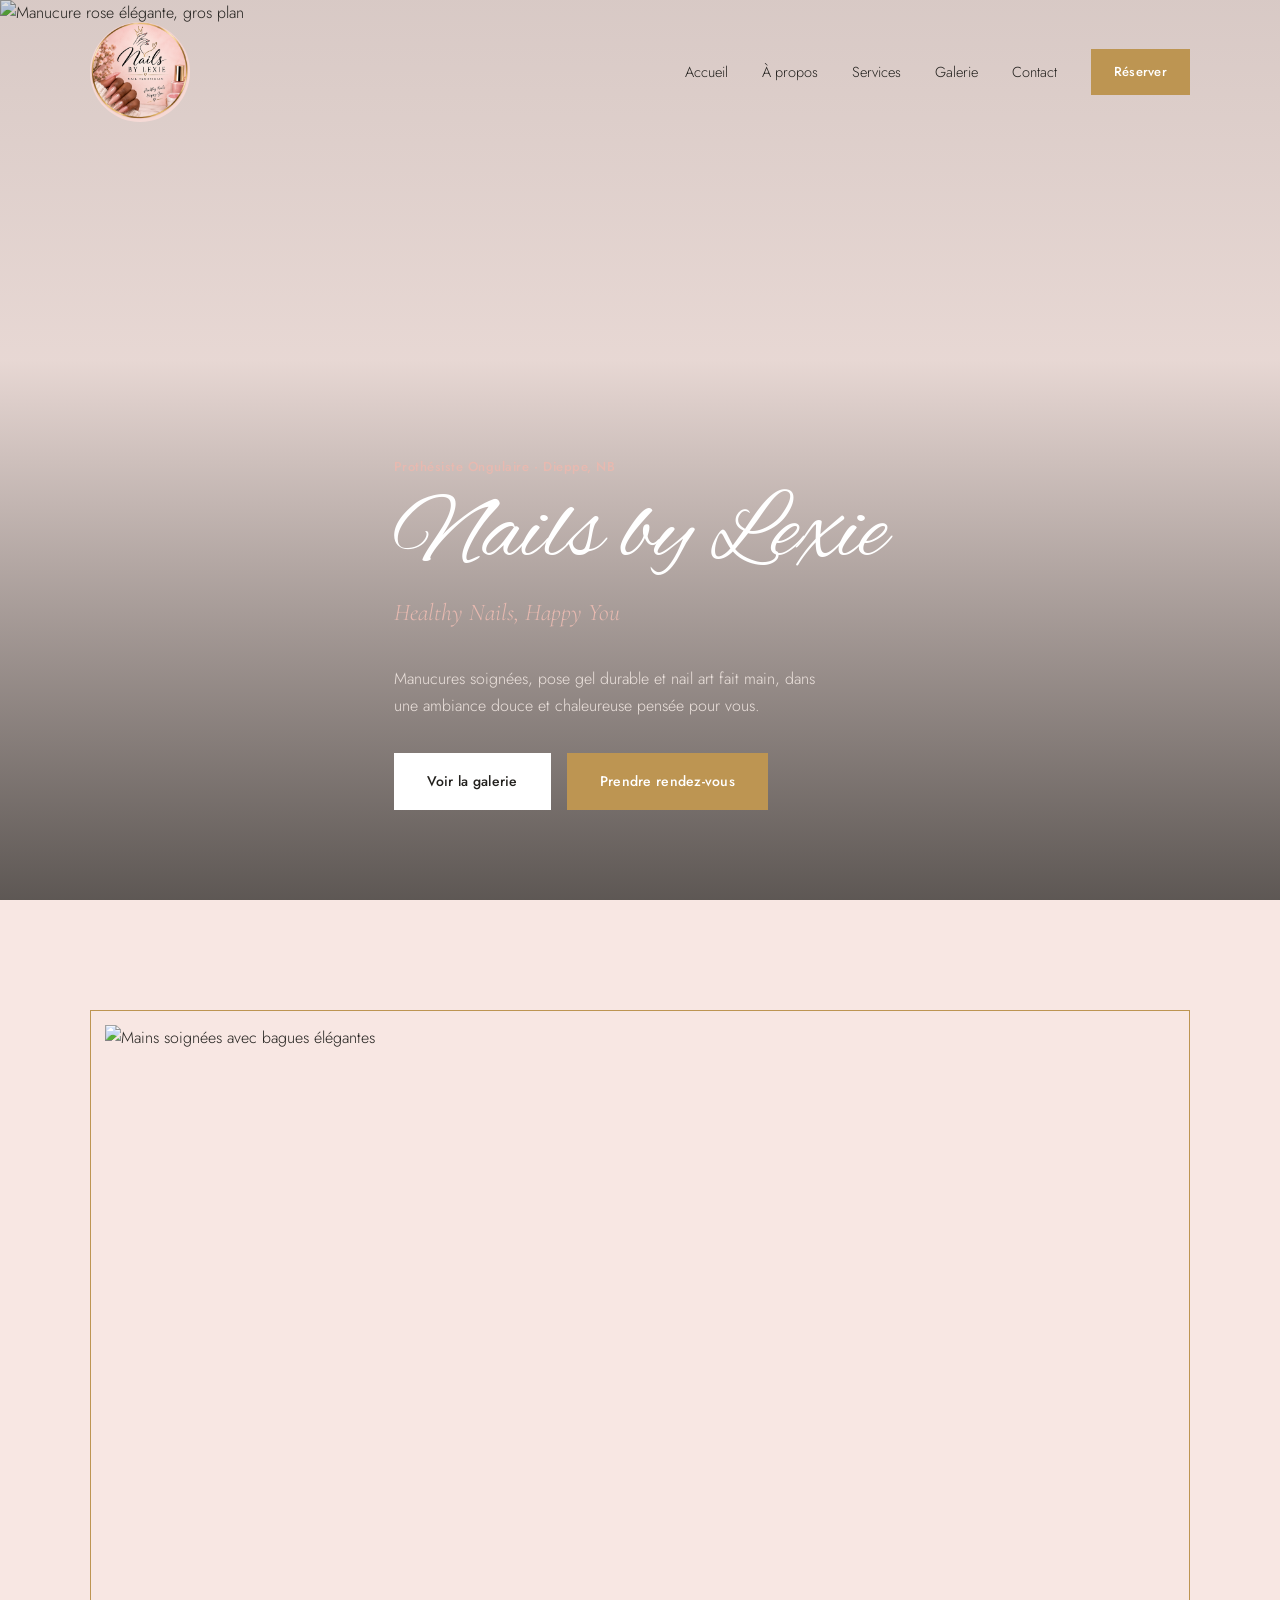
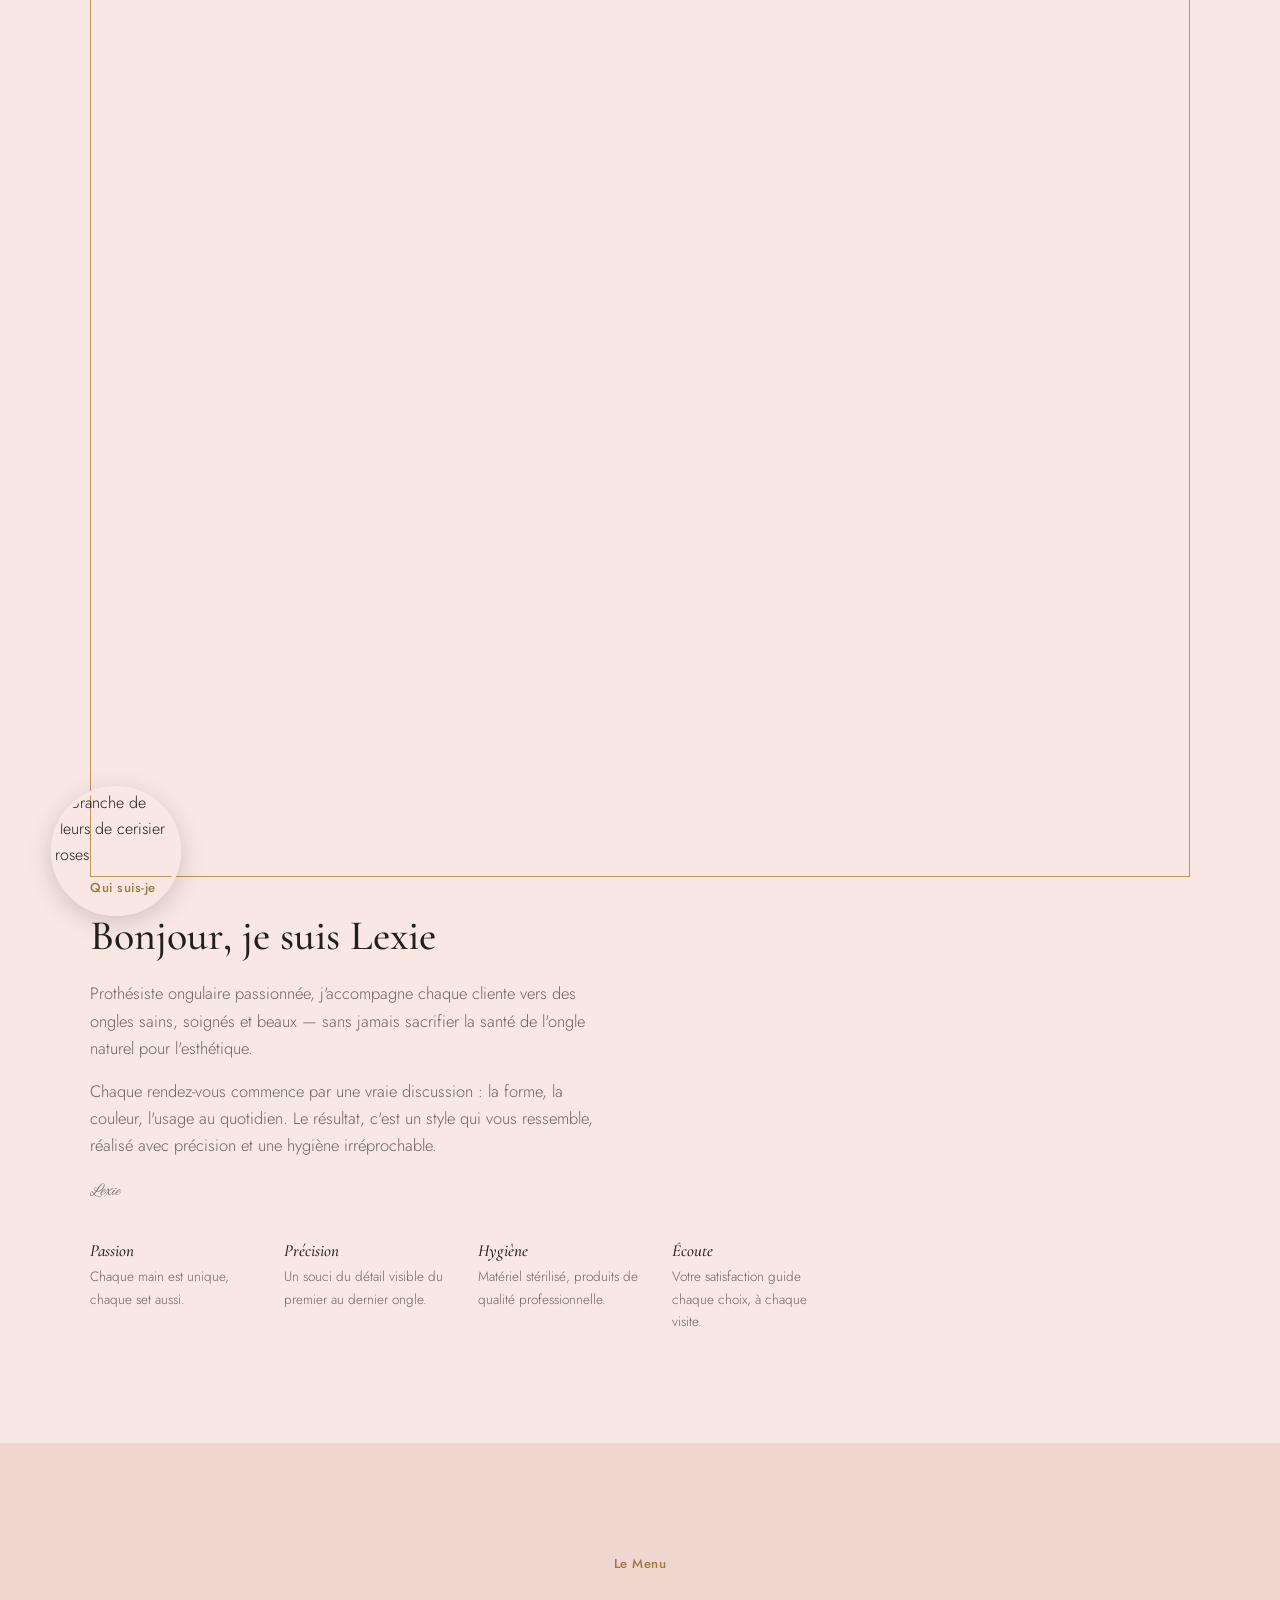
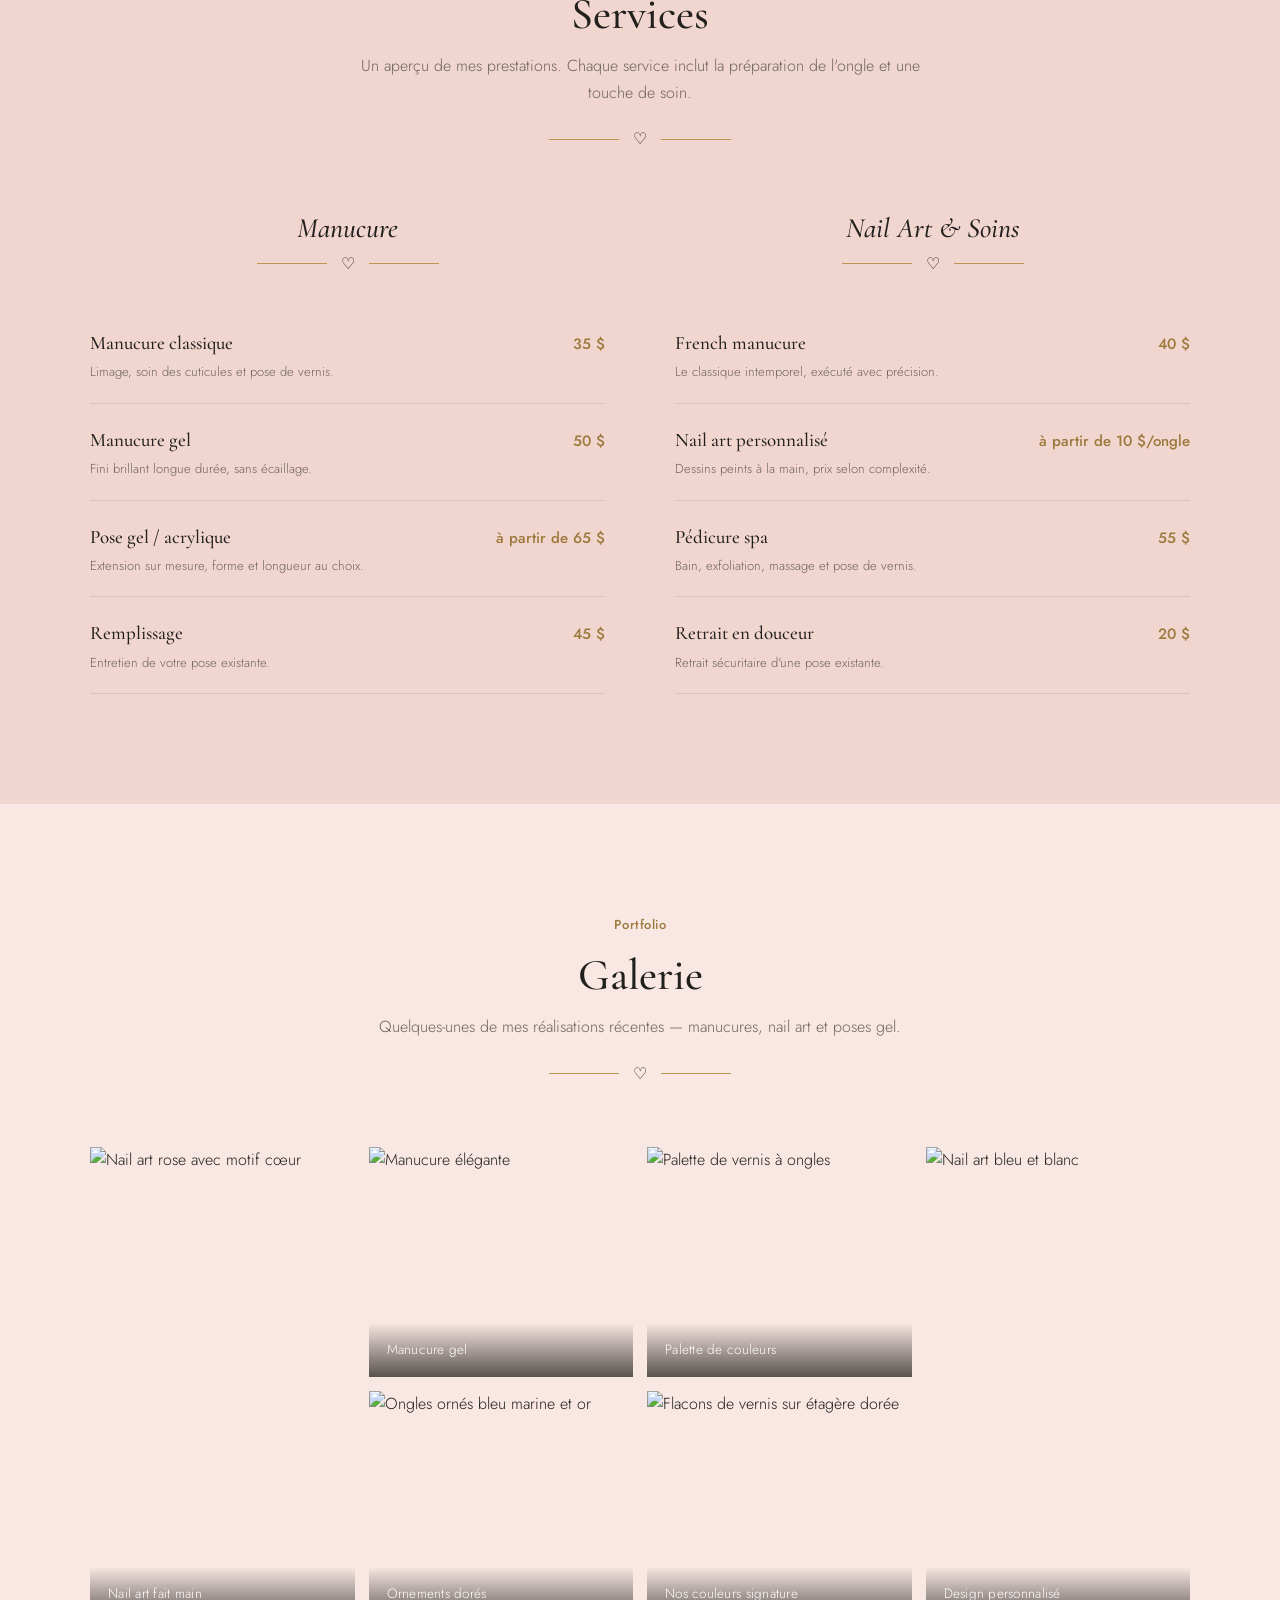
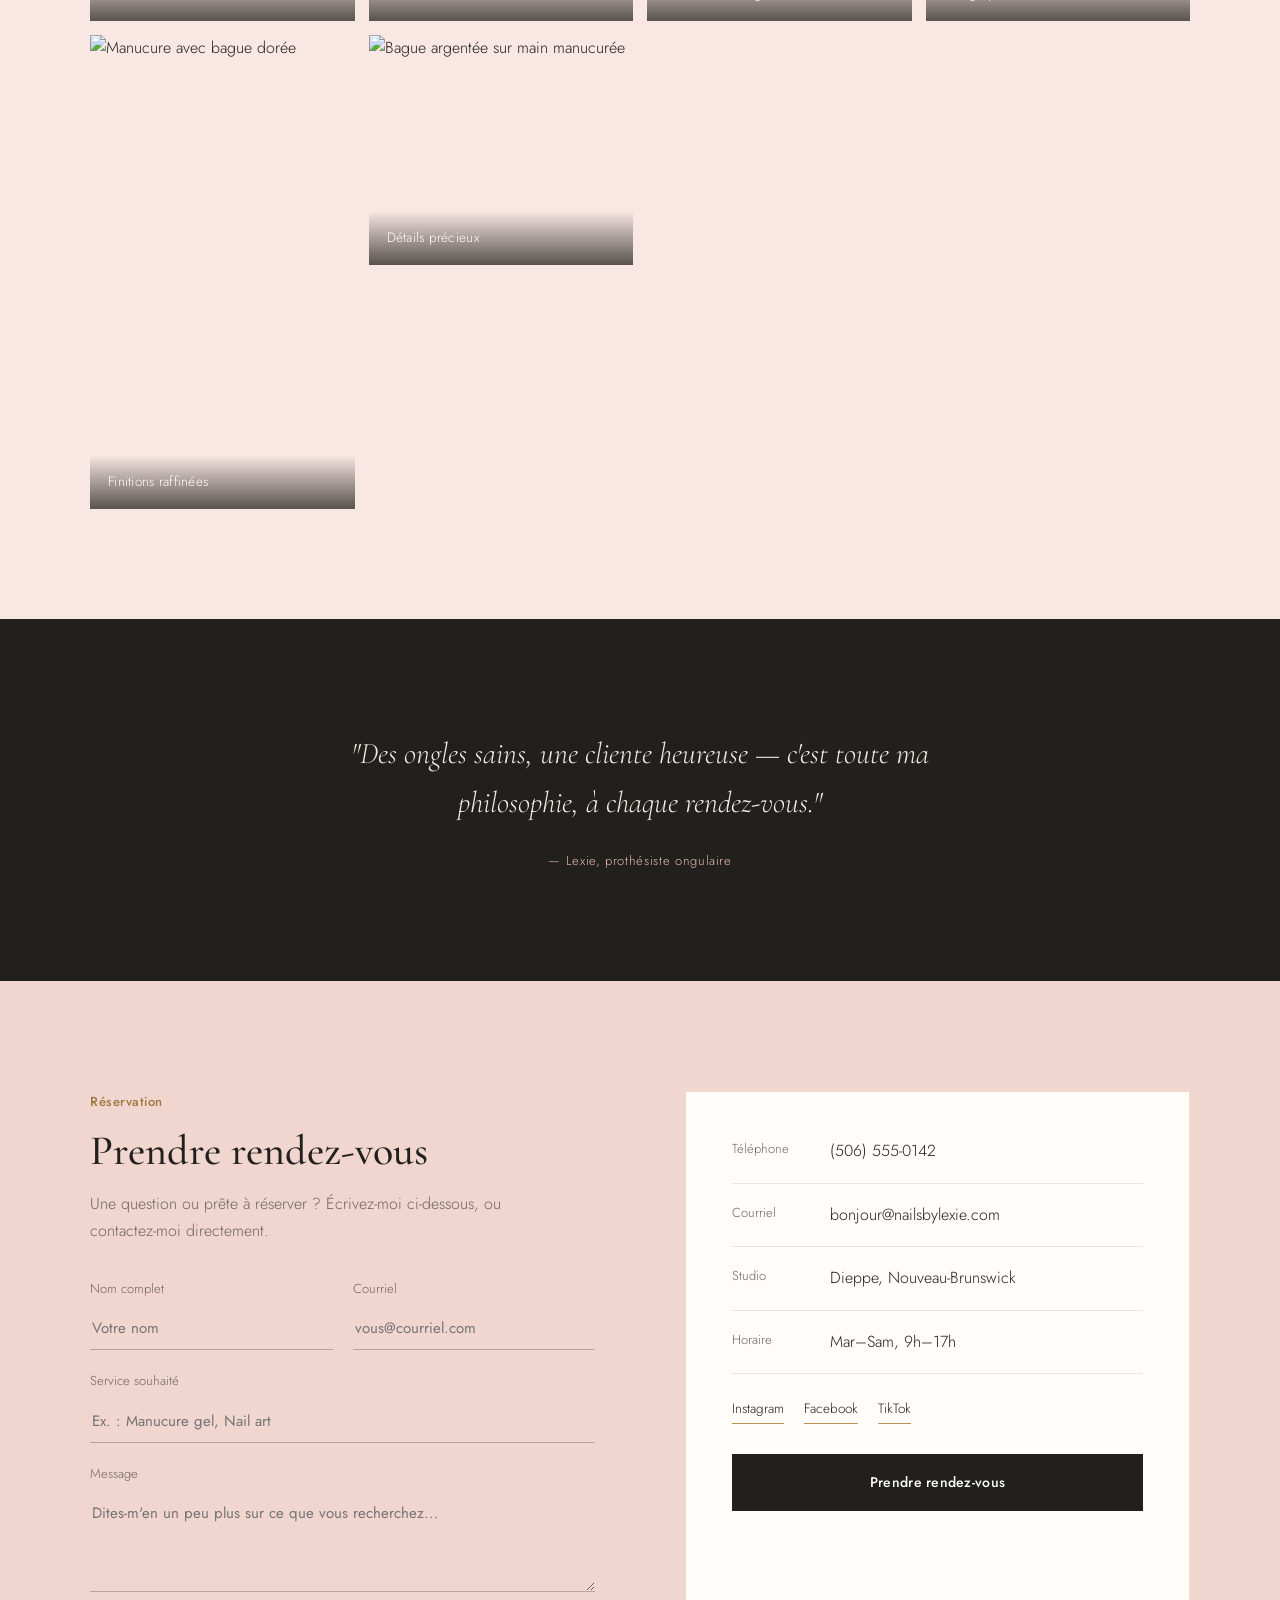
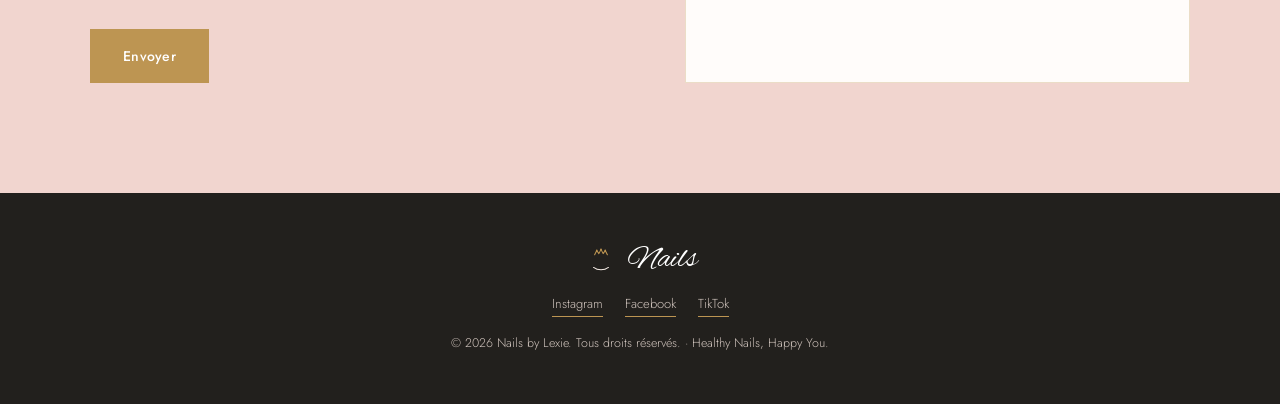
==== index.html @ 88aa9554 "first commit" ====
<!DOCTYPE html>
<html lang="fr">
<head>
<meta charset="UTF-8">
<meta name="viewport" content="width=device-width, initial-scale=1.0">
<title>Nails by Lexie — Prothésiste Ongulaire</title>
<meta name="description" content="Nails by Lexie — manucure, pose gel, nail art et pédicure à Dieppe, NB. Healthy Nails, Happy You.">
<link rel="preconnect" href="https://fonts.googleapis.com">
<link href="https://fonts.googleapis.com/css2?family=Alex+Brush&family=Cormorant+Garamond:ital,wght@0,400;0,500;0,600;1,500&family=Jost:wght@300;400;500;600&display=swap" rel="stylesheet">
<style>

  :root{
    --blush: #F8E7E3;
    --blush-deep: #F1D5CF;
    --ink: #22201D;
    --ink-soft: #6E655E;
    --gold: #BD9552;
    --gold-deep: #9C793C;
    --rose: #E7B9B0;
    --card: #FFFCFA;
    --script: 'Alex Brush', cursive;
    --serif: 'Cormorant Garamond', serif;
    --sans: 'Jost', sans-serif;
    --maxw: 1180px;
  }

  *{box-sizing:border-box; margin:0; padding:0;}
  html{scroll-behavior:smooth;}
  body{
    background:var(--blush);
    color:var(--ink);
    font-family:var(--sans);
    font-weight:300;
    line-height:1.65;
    -webkit-font-smoothing:antialiased;
  }
  img{display:block; width:100%; height:100%; object-fit:cover;}
  a{color:inherit; text-decoration:none;}
  ul{list-style:none;}

  .wrap{max-width:var(--maxw); margin:0 auto; padding:0 40px;}

  h1,h2,h3,h4{font-family:var(--serif); font-weight:500; color:var(--ink); line-height:1.15;}

  .eyebrow{
    font-family:var(--sans); font-size:13px; letter-spacing:.04em;
    color:var(--gold-deep); font-weight:500; margin-bottom:14px; display:block;
  }

  .heart{ display:inline-block; width:14px; height:14px; vertical-align:middle; }

  .rule-heart{
    display:flex; align-items:center; justify-content:center; gap:14px;
    margin:20px 0;
  }
  .rule-heart .line{ width:70px; height:1px; background:var(--gold); }

  .section{ padding:110px 0; }
  .section.alt{ background:var(--blush-deep); }
  .section.dark{ background:var(--ink); color:#F3EAE4; }
  .section.dark h2{ color:#F3EAE4; }

  .section-head{ text-align:center; max-width:600px; margin:0 auto 60px; }
  .section-head h2{ font-size:44px; }
  .section-head p{ color:var(--ink-soft); margin-top:14px; font-size:16px; }
  .section.dark .section-head p{ color:#CFC3BC; }

  .btn{
    display:inline-flex; align-items:center; justify-content:center;
    padding:16px 32px; font-family:var(--sans); font-size:14px; letter-spacing:.02em;
    font-weight:500; transition:all .25s ease; cursor:pointer; border:1px solid var(--ink);
  }
  .btn-solid{ background:var(--ink); color:#fff; }
  .btn-solid:hover{ background:var(--gold-deep); border-color:var(--gold-deep); }
  .btn-outline{ background:transparent; color:var(--ink); border:1px solid var(--ink); }
  .btn-outline:hover{ background:var(--ink); color:#fff; }
  .btn-gold{ background:var(--gold); color:#fff; border:1px solid var(--gold); }
  .btn-gold:hover{ background:var(--gold-deep); border-color:var(--gold-deep); }
  .btn-white{ background:#fff; color:var(--ink); border:1px solid #fff; }
  .btn-white:hover{ background:transparent; color:#fff; }

  /* HEADER */
  header{
    position:fixed; top:0; left:0; right:0; z-index:100;
    padding:22px 0; transition:all .35s ease;
  }
  header.scrolled{
    background:rgba(248,231,227,.94); backdrop-filter:blur(6px);
    padding:12px 0; box-shadow:0 1px 0 rgba(34,32,29,.08);
  }
  header .wrap{ display:flex; align-items:center; justify-content:space-between; }

  .logo{ display:flex; align-items:center; gap:10px; }
  .logo-icon{ width:34px; height:34px; flex-shrink:0; }
  .logo-text{ line-height:1; }
  .logo-text .script{ font-family:var(--script); font-size:32px; color:var(--ink); display:block; }
  .logo-text .sub{ font-family:var(--serif); font-size:11px; letter-spacing:.28em; color:var(--gold-deep); display:block; margin-top:-2px; }

  nav ul{ display:flex; gap:34px; align-items:center; }
  nav a.navlink{ font-size:14.5px; color:var(--ink); position:relative; padding-bottom:4px; }
  nav a.navlink::after{
    content:''; position:absolute; left:0; bottom:0; width:0; height:1px;
    background:var(--gold); transition:width .25s ease;
  }
  nav a.navlink:hover::after{ width:100%; }
  .nav-cta{ padding:11px 22px; font-size:13px; }

  .menu-toggle{ display:none; flex-direction:column; gap:5px; cursor:pointer; background:none; border:none; }
  .menu-toggle span{ width:24px; height:1px; background:var(--ink); }

  /* HERO */
  .hero{
    min-height:100vh; position:relative; display:flex; align-items:flex-end;
    padding-bottom:90px; overflow:hidden;
  }
  .hero-bg{ position:absolute; inset:0; z-index:0; }
  .hero-bg img{ width:100%; height:100%; object-fit:cover; object-position:center 30%; }
  .hero-bg::after{
    content:''; position:absolute; inset:0;
    background:linear-gradient(180deg, rgba(34,32,29,.15) 0%, rgba(34,32,29,.08) 40%, rgba(34,32,29,.72) 100%);
  }
  .hero-content{ position:relative; z-index:1; color:#fff; max-width:640px; }
  .hero-content .eyebrow{ color:var(--rose); }
  .hero-content h1{
    font-family:var(--script); font-weight:400; font-size:96px; color:#fff; line-height:.95;
  }
  .hero-content .tagline{
    font-family:var(--serif); font-style:italic; font-size:24px; color:var(--rose); margin-top:10px;
  }
  .hero-content p{ font-size:16px; color:#EDE3DE; max-width:440px; margin:22px 0 34px; }
  .hero-actions{ display:flex; gap:16px; flex-wrap:wrap; }

  /* ABOUT */
  .about .wrap{ display:grid; grid-template-columns:.85fr 1.15fr; gap:80px; align-items:center; }
  .about-photo{ position:relative; aspect-ratio:3/4; border:1px solid var(--gold); padding:14px; }
  .about-photo .frame{ width:100%; height:100%; overflow:hidden; }
  .about-photo .accent-flower{
    position:absolute; bottom:-40px; left:-40px; width:130px; height:130px;
    border-radius:50%; overflow:hidden; border:4px solid var(--blush);
    box-shadow:0 6px 24px rgba(34,32,29,.18);
  }
  .about-copy h2{ font-size:42px; margin-bottom:20px; }
  .about-copy p{ color:var(--ink-soft); font-size:16.5px; margin-bottom:16px; max-width:520px; }
  .about-signature{ font-family:var(--script); font-size:36px; color:var(--gold-deep); margin-top:18px; }
  .about-points{ display:flex; gap:34px; margin-top:36px; flex-wrap:wrap; }
  .about-points div{ max-width:160px; }
  .about-points h4{ font-size:17px; margin-bottom:6px; font-style:italic; }
  .about-points p{ font-size:13.5px; margin:0; }

  /* SERVICES */
  .services-cols{ display:grid; grid-template-columns:1fr 1fr; gap:70px; }
  .services-col h3{ font-size:28px; font-style:italic; margin-bottom:6px; text-align:center; }
  .services-col .rule-heart{ margin:0 0 30px; }
  .service-item{
    display:flex; justify-content:space-between; align-items:baseline; gap:20px;
    padding:20px 0; border-bottom:1px solid rgba(34,32,29,.1);
  }
  .services-col .service-item:first-of-type{ border-top:1px solid rgba(34,32,29,.1); }
  .service-name{ font-family:var(--serif); font-size:19px; font-weight:500; }
  .service-desc{ font-size:13px; color:var(--ink-soft); margin-top:3px; max-width:280px; }
  .service-price{ font-size:15px; color:var(--gold-deep); white-space:nowrap; font-weight:500; }

  /* GALLERY */
  .gallery-grid{
    display:grid; grid-template-columns:repeat(4,1fr); grid-auto-rows:230px; gap:14px;
  }
  .gallery-grid figure{ position:relative; overflow:hidden; margin:0; }
  .gallery-grid figure:nth-child(3n+1){ grid-row:span 2; }
  .gallery-grid img{ transition:transform .5s ease; }
  .gallery-grid figure:hover img{ transform:scale(1.06); }
  .gallery-grid figcaption{
    position:absolute; left:0; right:0; bottom:0; padding:16px 18px;
    background:linear-gradient(0deg, rgba(34,32,29,.75), transparent);
    color:#fff; font-size:13.5px; letter-spacing:.02em;
  }

  /* TESTIMONIAL / QUOTE STRIP */
  .quote-strip{ text-align:center; }
  .quote-strip p{
    font-family:var(--serif); font-style:italic; font-size:30px; max-width:680px; margin:0 auto;
    color:#F3EAE4;
  }
  .quote-strip .who{ font-family:var(--sans); font-size:13px; letter-spacing:.05em; color:var(--rose); margin-top:22px; display:block; }

  /* CONTACT */
  .contact .wrap{ display:grid; grid-template-columns:1fr 1fr; gap:90px; }
  .contact h2{ font-size:42px; margin-bottom:16px; }
  .contact .lead{ color:var(--ink-soft); margin-bottom:34px; max-width:420px; }

  form{ display:flex; flex-direction:column; gap:20px; }
  .form-row{ display:grid; grid-template-columns:1fr 1fr; gap:20px; }
  label{ font-size:13px; color:var(--ink-soft); margin-bottom:8px; display:block; }
  input, textarea, select{
    width:100%; border:none; border-bottom:1px solid rgba(34,32,29,.28); background:transparent;
    padding:10px 2px; font-family:var(--sans); font-size:15px; color:var(--ink); outline:none;
    transition:border-color .2s ease;
  }
  input:focus, textarea:focus, select:focus{ border-color:var(--gold); }
  textarea{ resize:vertical; min-height:100px; }

  .info-block{ background:var(--card); border:1px solid rgba(189,149,82,.3); padding:46px; }
  .info-row{ display:flex; gap:18px; padding:18px 0; border-bottom:1px solid rgba(34,32,29,.1); }
  .info-row:first-child{ padding-top:0; }
  .info-row:last-of-type{ border-bottom:none; }
  .info-label{ font-size:13px; color:var(--ink-soft); min-width:80px; }
  .info-value{ font-size:16px; }
  .social-links{ display:flex; gap:20px; margin-top:24px; }
  .social-links a{ font-size:13.5px; padding-bottom:3px; border-bottom:1px solid var(--gold); }
  .book-cta{ margin-top:30px; display:block; text-align:center; }

  /* FOOTER */
  footer{ padding:50px 0; text-align:center; background:var(--ink); color:#CFC3BC; }
  footer .logo{ justify-content:center; margin-bottom:14px; }
  footer .logo-text .script{ color:#fff; }
  footer p{ font-size:12.5px; }
  footer .fsocial{ display:flex; justify-content:center; gap:22px; margin:16px 0; }
  footer .fsocial a{ font-size:13px; color:#CFC3BC; border-bottom:1px solid var(--gold); padding-bottom:2px; }

  /* RESPONSIVE */
  @media (max-width:980px){
    .wrap{ padding:0 22px; }
    nav{
      position:fixed; top:0; right:0; height:100vh; width:78%; max-width:300px;
      background:var(--blush); transform:translateX(100%); transition:transform .35s ease;
      padding:110px 34px; box-shadow:-8px 0 30px rgba(0,0,0,.1); z-index:5;
    }
    nav.open{ transform:translateX(0); }
    nav ul{ flex-direction:column; align-items:flex-start; gap:26px; }
    .menu-toggle{ display:flex; }

    .hero-content h1{ font-size:64px; }
    .about .wrap{ grid-template-columns:1fr; gap:60px; }
    .about-photo{ max-width:320px; margin:0 auto; }

    .services-cols{ grid-template-columns:1fr; gap:56px; }
    .gallery-grid{ grid-template-columns:repeat(2,1fr); grid-auto-rows:200px; }
    .contact .wrap{ grid-template-columns:1fr; gap:50px; }
    .form-row{ grid-template-columns:1fr; }

    .section{ padding:76px 0; }
    .section-head h2{ font-size:34px; }
    .quote-strip p{ font-size:22px; }
  }

  @media (max-width:520px){
    .hero-content h1{ font-size:50px; }
    .hero-actions{ flex-direction:column; align-items:stretch; }
    .gallery-grid{ grid-template-columns:1fr 1fr; grid-auto-rows:170px; }
  }

  @media (prefers-reduced-motion: reduce){
    *{ scroll-behavior:auto !important; transition:none !important; }
  }
  .logo-img{ width:100px; height:100px; border-radius:50%; object-fit:cover; }

</style>
</head>
<body>

<!-- HEADER -->
<header id="siteHeader">
  
  <div class="wrap">
    <img src="images/lexie.png" alt="Nails by Lexie" class="logo-img">
    <!-- <a href="#home" class="logo">
      <svg class="logo-icon" viewBox="0 0 64 64" fill="none" xmlns="http://www.w3.org/2000/svg">
        <path d="M20 22 L24 14 L28 20 L32 12 L36 20 L40 14 L44 22" stroke="#BD9552" stroke-width="2" stroke-linecap="round" stroke-linejoin="round"/>
        <circle cx="24" cy="14" r="1.6" fill="#BD9552"/>
        <circle cx="32" cy="12" r="1.6" fill="#BD9552"/>
        <circle cx="40" cy="14" r="1.6" fill="#BD9552"/>
        <path d="M18 46c8 6 20 6 28 0" stroke="#22201D" stroke-width="2" stroke-linecap="round"/>
        <path d="M40 40c3-3 8-1 8 3s-5 7-8 4" stroke="#BD9552" stroke-width="1.6" stroke-linecap="round"/>
      </svg>
      <span class="logo-text">
        <span class="script">Nails</span>
        <span class="sub">BY LEXIE</span>
      </span>
    </a> -->
    <nav id="siteNav">
      <ul>
        <li><a class="navlink" href="#home">Accueil</a></li>
        <li><a class="navlink" href="#about">À propos</a></li>
        <li><a class="navlink" href="#services">Services</a></li>
        <li><a class="navlink" href="#gallery">Galerie</a></li>
        <li><a class="navlink" href="#contact">Contact</a></li>
        <li><a href="#contact" class="btn btn-gold nav-cta">Réserver</a></li>
      </ul>
    </nav>
    <button class="menu-toggle" id="menuToggle" aria-label="Ouvrir le menu">
      <span></span><span></span><span></span>
    </button>
  </div>
</header>

<!-- HERO -->
<section class="hero" id="home">
  <div class="hero-bg">
    <img src="https://images.unsplash.com/photo-1519014816548-bf5fe059798b?auto=format&fit=crop&w=2000&q=80" alt="Manucure rose élégante, gros plan">
  </div>
  <div class="wrap">
    <div class="hero-content">
      <span class="eyebrow">Prothésiste Ongulaire · Dieppe, NB</span>
      <h1>Nails by Lexie</h1>
      <p class="tagline">Healthy Nails, Happy You</p>
      <p>Manucures soignées, pose gel durable et nail art fait main, dans une ambiance douce et chaleureuse pensée pour vous.</p>
      <div class="hero-actions">
        <a href="#gallery" class="btn btn-white">Voir la galerie</a>
        <a href="#contact" class="btn btn-gold">Prendre rendez-vous</a>
      </div>
    </div>
  </div>
</section>

<!-- ABOUT -->
<section class="section" id="about">
  <div class="wrap">
    <div class="about-photo">
      <div class="frame">
        <img src="https://images.unsplash.com/photo-1720343409646-960f6dcccae3?auto=format&fit=crop&w=1000&q=80" alt="Mains soignées avec bagues élégantes">
      </div>
      <div class="accent-flower">
        <img src="https://images.unsplash.com/photo-1682710164074-ab2c9ce1e085?auto=format&fit=crop&w=400&q=80" alt="Branche de fleurs de cerisier roses">
      </div>
    </div>
    <div class="about-copy">
      <span class="eyebrow">Qui suis-je</span>
      <h2>Bonjour, je suis Lexie</h2>
      <p>Prothésiste ongulaire passionnée, j'accompagne chaque cliente vers des ongles sains, soignés et beaux — sans jamais sacrifier la santé de l'ongle naturel pour l'esthétique.</p>
      <p>Chaque rendez-vous commence par une vraie discussion : la forme, la couleur, l'usage au quotidien. Le résultat, c'est un style qui vous ressemble, réalisé avec précision et une hygiène irréprochable.</p>
      <p class="about-signature">Lexie</p>
      <div class="about-points">
        <div>
          <h4>Passion</h4>
          <p>Chaque main est unique, chaque set aussi.</p>
        </div>
        <div>
          <h4>Précision</h4>
          <p>Un souci du détail visible du premier au dernier ongle.</p>
        </div>
        <div>
          <h4>Hygiène</h4>
          <p>Matériel stérilisé, produits de qualité professionnelle.</p>
        </div>
        <div>
          <h4>Écoute</h4>
          <p>Votre satisfaction guide chaque choix, à chaque visite.</p>
        </div>
      </div>
    </div>
  </div>
</section>

<!-- SERVICES -->
<section class="section alt" id="services">
  <div class="wrap">
    <div class="section-head">
      <span class="eyebrow">Le Menu</span>
      <h2>Services</h2>
      <p>Un aperçu de mes prestations. Chaque service inclut la préparation de l'ongle et une touche de soin.</p>
      <div class="rule-heart"><span class="line"></span><span>♡</span><span class="line"></span></div>
    </div>

    <div class="services-cols">
      <div class="services-col">
        <h3>Manucure</h3>
        <div class="rule-heart"><span class="line"></span><span>♡</span><span class="line"></span></div>

        <div class="service-item">
          <div>
            <div class="service-name">Manucure classique</div>
            <div class="service-desc">Limage, soin des cuticules et pose de vernis.</div>
          </div>
          <div class="service-price">35 $</div>
        </div>
        <div class="service-item">
          <div>
            <div class="service-name">Manucure gel</div>
            <div class="service-desc">Fini brillant longue durée, sans écaillage.</div>
          </div>
          <div class="service-price">50 $</div>
        </div>
        <div class="service-item">
          <div>
            <div class="service-name">Pose gel / acrylique</div>
            <div class="service-desc">Extension sur mesure, forme et longueur au choix.</div>
          </div>
          <div class="service-price">à partir de 65 $</div>
        </div>
        <div class="service-item">
          <div>
            <div class="service-name">Remplissage</div>
            <div class="service-desc">Entretien de votre pose existante.</div>
          </div>
          <div class="service-price">45 $</div>
        </div>
      </div>

      <div class="services-col">
        <h3>Nail Art &amp; Soins</h3>
        <div class="rule-heart"><span class="line"></span><span>♡</span><span class="line"></span></div>

        <div class="service-item">
          <div>
            <div class="service-name">French manucure</div>
            <div class="service-desc">Le classique intemporel, exécuté avec précision.</div>
          </div>
          <div class="service-price">40 $</div>
        </div>
        <div class="service-item">
          <div>
            <div class="service-name">Nail art personnalisé</div>
            <div class="service-desc">Dessins peints à la main, prix selon complexité.</div>
          </div>
          <div class="service-price">à partir de 10 $/ongle</div>
        </div>
        <div class="service-item">
          <div>
            <div class="service-name">Pédicure spa</div>
            <div class="service-desc">Bain, exfoliation, massage et pose de vernis.</div>
          </div>
          <div class="service-price">55 $</div>
        </div>
        <div class="service-item">
          <div>
            <div class="service-name">Retrait en douceur</div>
            <div class="service-desc">Retrait sécuritaire d'une pose existante.</div>
          </div>
          <div class="service-price">20 $</div>
        </div>
      </div>
    </div>
  </div>
</section>

<!-- GALLERY -->
<section class="section" id="gallery">
  <div class="wrap">
    <div class="section-head">
      <span class="eyebrow">Portfolio</span>
      <h2>Galerie</h2>
      <p>Quelques-unes de mes réalisations récentes — manucures, nail art et poses gel.</p>
      <div class="rule-heart"><span class="line"></span><span>♡</span><span class="line"></span></div>
    </div>

    <div class="gallery-grid">
      <figure>
        <img src="https://images.unsplash.com/photo-1754799670410-b282791342c3?auto=format&fit=crop&w=900&q=80" alt="Nail art rose avec motif cœur">
        <figcaption>Nail art fait main</figcaption>
      </figure>
      <figure>
        <img src="https://images.unsplash.com/photo-1571290274554-6a2eaa771e5f?auto=format&fit=crop&w=700&q=80" alt="Manucure élégante">
        <figcaption>Manucure gel</figcaption>
      </figure>
      <figure>
        <img src="https://images.unsplash.com/photo-1696342003838-4a8f9f36588c?auto=format&fit=crop&w=700&q=80" alt="Palette de vernis à ongles">
        <figcaption>Palette de couleurs</figcaption>
      </figure>
      <figure>
        <img src="https://images.unsplash.com/photo-1735236007245-9dc6e28bbe56?auto=format&fit=crop&w=700&q=80" alt="Nail art bleu et blanc">
        <figcaption>Design personnalisé</figcaption>
      </figure>
      <figure>
        <img src="https://images.unsplash.com/photo-1754799670312-8e7da8e40ad7?auto=format&fit=crop&w=900&q=80" alt="Ongles ornés bleu marine et or">
        <figcaption>Ornements dorés</figcaption>
      </figure>
      <figure>
        <img src="https://images.unsplash.com/photo-1619607146034-5a05296c8f9a?auto=format&fit=crop&w=700&q=80" alt="Flacons de vernis sur étagère dorée">
        <figcaption>Nos couleurs signature</figcaption>
      </figure>
      <figure>
        <img src="https://images.unsplash.com/photo-1604654894610-df63bc536371?auto=format&fit=crop&w=700&q=80" alt="Manucure avec bague dorée">
        <figcaption>Finitions raffinées</figcaption>
      </figure>
      <figure>
        <img src="https://images.unsplash.com/photo-1588015810531-dd522c9c8bbb?auto=format&fit=crop&w=700&q=80" alt="Bague argentée sur main manucurée">
        <figcaption>Détails précieux</figcaption>
      </figure>
    </div>
  </div>
</section>

<!-- QUOTE / DARK STRIP -->
<section class="section dark">
  <div class="wrap quote-strip">
    <p>"Des ongles sains, une cliente heureuse — c'est toute ma philosophie, à chaque rendez-vous."</p>
    <span class="who">— Lexie, prothésiste ongulaire</span>
  </div>
</section>

<!-- CONTACT -->
<section class="section alt contact" id="contact">
  <div class="wrap">
    <div>
      <span class="eyebrow">Réservation</span>
      <h2>Prendre rendez-vous</h2>
      <p class="lead">Une question ou prête à réserver ? Écrivez-moi ci-dessous, ou contactez-moi directement.</p>

      <form>
        <div class="form-row">
          <div>
            <label for="name">Nom complet</label>
            <input type="text" id="name" placeholder="Votre nom">
          </div>
          <div>
            <label for="email">Courriel</label>
            <input type="email" id="email" placeholder="vous@courriel.com">
          </div>
        </div>
        <div>
          <label for="service">Service souhaité</label>
          <input type="text" id="service" placeholder="Ex. : Manucure gel, Nail art">
        </div>
        <div>
          <label for="message">Message</label>
          <textarea id="message" placeholder="Dites-m'en un peu plus sur ce que vous recherchez..."></textarea>
        </div>
        <button type="submit" class="btn btn-gold" style="align-self:flex-start; margin-top:8px;">Envoyer</button>
      </form>
    </div>

    <div class="info-block">
      <div class="info-row">
        <div class="info-label">Téléphone</div>
        <div class="info-value">(506) 555-0142</div>
      </div>
      <div class="info-row">
        <div class="info-label">Courriel</div>
        <div class="info-value">bonjour@nailsbylexie.com</div>
      </div>
      <div class="info-row">
        <div class="info-label">Studio</div>
        <div class="info-value">Dieppe, Nouveau-Brunswick</div>
      </div>
      <div class="info-row">
        <div class="info-label">Horaire</div>
        <div class="info-value">Mar–Sam, 9h–17h</div>
      </div>

      <div class="social-links">
        <a href="#">Instagram</a>
        <a href="#">Facebook</a>
        <a href="#">TikTok</a>
      </div>

      <a href="#contact" class="btn btn-solid book-cta">Prendre rendez-vous</a>
    </div>
  </div>
</section>

<footer>
  <div class="logo">
    <svg class="logo-icon" viewBox="0 0 64 64" fill="none" xmlns="http://www.w3.org/2000/svg">
      <path d="M20 22 L24 14 L28 20 L32 12 L36 20 L40 14 L44 22" stroke="#BD9552" stroke-width="2" stroke-linecap="round" stroke-linejoin="round"/>
      <circle cx="24" cy="14" r="1.6" fill="#BD9552"/><circle cx="32" cy="12" r="1.6" fill="#BD9552"/><circle cx="40" cy="14" r="1.6" fill="#BD9552"/>
      <path d="M18 46c8 6 20 6 28 0" stroke="#F3EAE4" stroke-width="2" stroke-linecap="round"/>
    </svg>
    <span class="logo-text"><span class="script">Nails</span></span>
  </div>
  <div class="fsocial">
    <a href="#">Instagram</a><a href="#">Facebook</a><a href="#">TikTok</a>
  </div>
  <p>&copy; 2026 Nails by Lexie. Tous droits réservés. · Healthy Nails, Happy You.</p>
</footer>

<script>
  const header = document.getElementById('siteHeader');
  window.addEventListener('scroll', () => {
    header.classList.toggle('scrolled', window.scrollY > 40);
  });
  const nav = document.getElementById('siteNav');
  const toggle = document.getElementById('menuToggle');
  toggle.addEventListener('click', () => nav.classList.toggle('open'));
  nav.querySelectorAll('a').forEach(a => a.addEventListener('click', () => nav.classList.remove('open')));
</script>

</body>
</html>
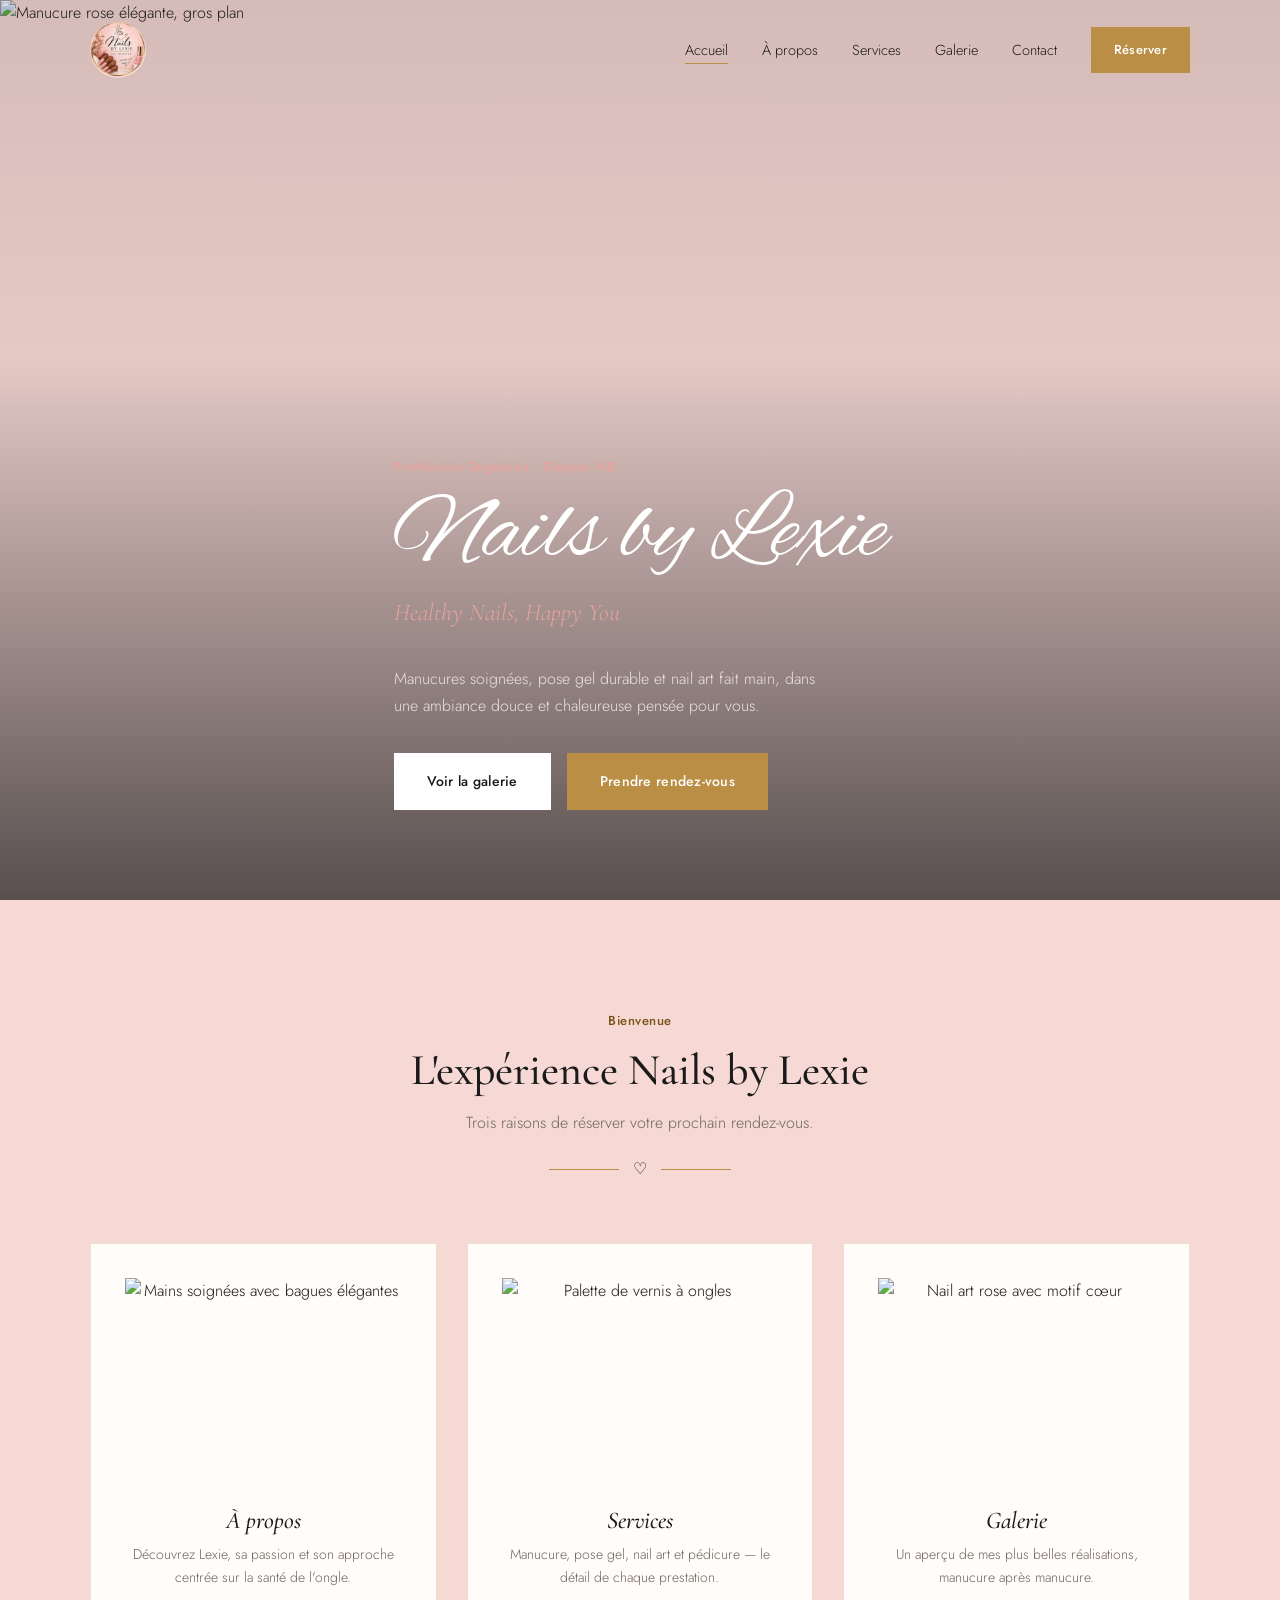
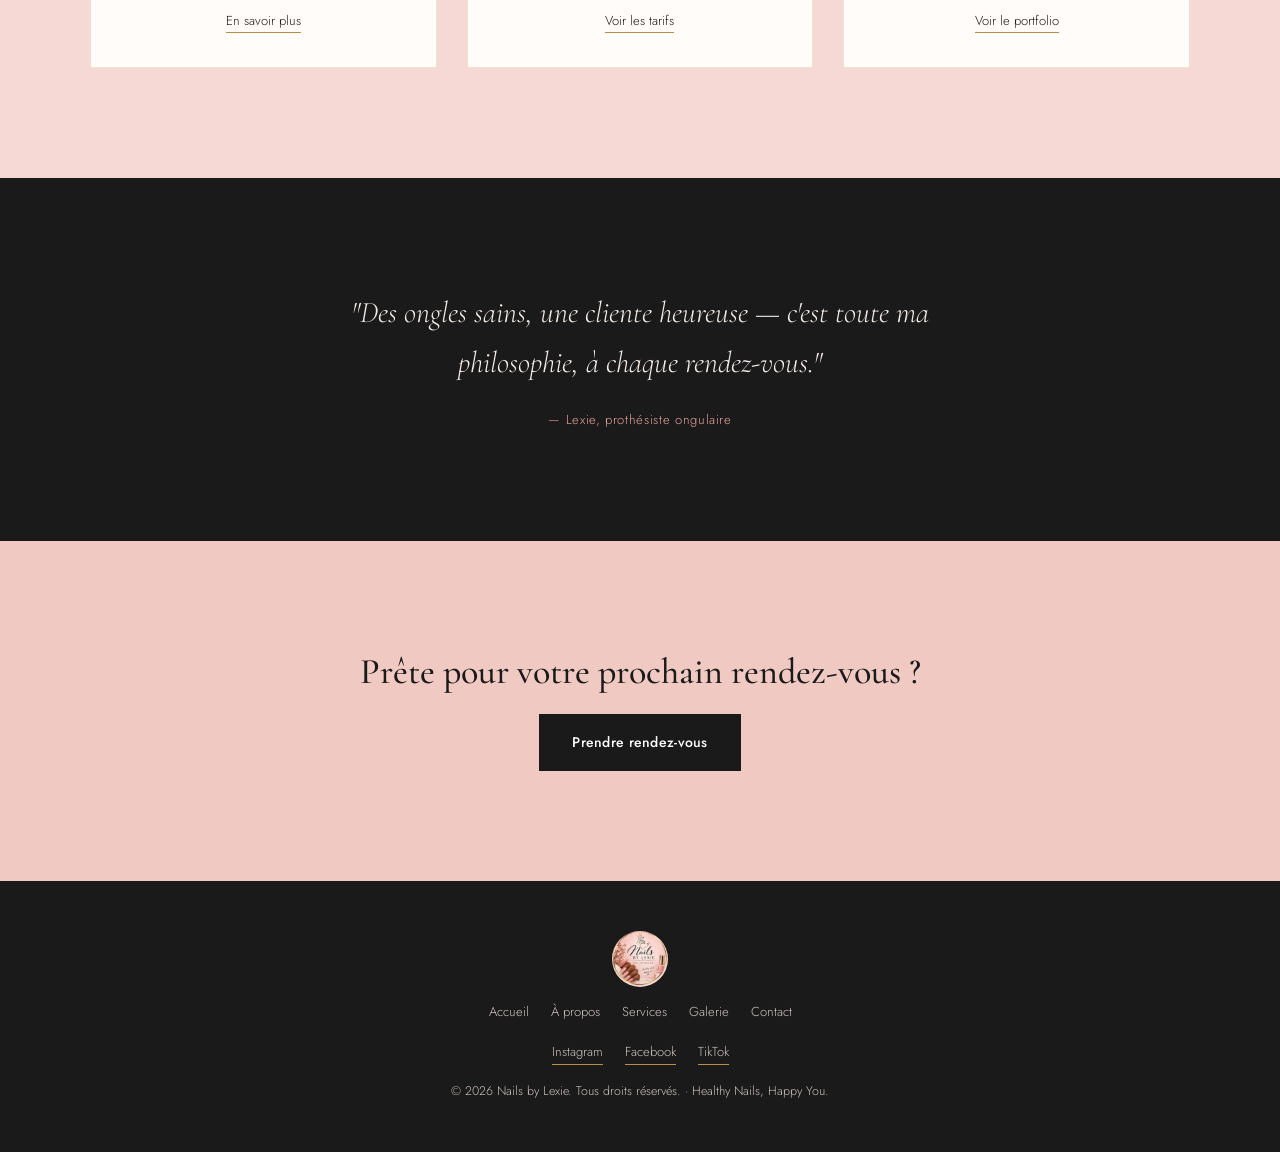
==== commit 66278fc9: "optimisation" ====
--- a/index.html
+++ b/index.html
@@ -3,287 +3,27 @@
 <head>
 <meta charset="UTF-8">
 <meta name="viewport" content="width=device-width, initial-scale=1.0">
-<title>Nails by Lexie — Prothésiste Ongulaire</title>
+<title>Nails by Lexie — Prothésiste Ongulaire à Dieppe, NB</title>
 <meta name="description" content="Nails by Lexie — manucure, pose gel, nail art et pédicure à Dieppe, NB. Healthy Nails, Happy You.">
 <link rel="preconnect" href="https://fonts.googleapis.com">
 <link href="https://fonts.googleapis.com/css2?family=Alex+Brush&family=Cormorant+Garamond:ital,wght@0,400;0,500;0,600;1,500&family=Jost:wght@300;400;500;600&display=swap" rel="stylesheet">
-<style>
-
-  :root{
-    --blush: #F8E7E3;
-    --blush-deep: #F1D5CF;
-    --ink: #22201D;
-    --ink-soft: #6E655E;
-    --gold: #BD9552;
-    --gold-deep: #9C793C;
-    --rose: #E7B9B0;
-    --card: #FFFCFA;
-    --script: 'Alex Brush', cursive;
-    --serif: 'Cormorant Garamond', serif;
-    --sans: 'Jost', sans-serif;
-    --maxw: 1180px;
-  }
-
-  *{box-sizing:border-box; margin:0; padding:0;}
-  html{scroll-behavior:smooth;}
-  body{
-    background:var(--blush);
-    color:var(--ink);
-    font-family:var(--sans);
-    font-weight:300;
-    line-height:1.65;
-    -webkit-font-smoothing:antialiased;
-  }
-  img{display:block; width:100%; height:100%; object-fit:cover;}
-  a{color:inherit; text-decoration:none;}
-  ul{list-style:none;}
-
-  .wrap{max-width:var(--maxw); margin:0 auto; padding:0 40px;}
-
-  h1,h2,h3,h4{font-family:var(--serif); font-weight:500; color:var(--ink); line-height:1.15;}
-
-  .eyebrow{
-    font-family:var(--sans); font-size:13px; letter-spacing:.04em;
-    color:var(--gold-deep); font-weight:500; margin-bottom:14px; display:block;
-  }
-
-  .heart{ display:inline-block; width:14px; height:14px; vertical-align:middle; }
-
-  .rule-heart{
-    display:flex; align-items:center; justify-content:center; gap:14px;
-    margin:20px 0;
-  }
-  .rule-heart .line{ width:70px; height:1px; background:var(--gold); }
-
-  .section{ padding:110px 0; }
-  .section.alt{ background:var(--blush-deep); }
-  .section.dark{ background:var(--ink); color:#F3EAE4; }
-  .section.dark h2{ color:#F3EAE4; }
-
-  .section-head{ text-align:center; max-width:600px; margin:0 auto 60px; }
-  .section-head h2{ font-size:44px; }
-  .section-head p{ color:var(--ink-soft); margin-top:14px; font-size:16px; }
-  .section.dark .section-head p{ color:#CFC3BC; }
-
-  .btn{
-    display:inline-flex; align-items:center; justify-content:center;
-    padding:16px 32px; font-family:var(--sans); font-size:14px; letter-spacing:.02em;
-    font-weight:500; transition:all .25s ease; cursor:pointer; border:1px solid var(--ink);
-  }
-  .btn-solid{ background:var(--ink); color:#fff; }
-  .btn-solid:hover{ background:var(--gold-deep); border-color:var(--gold-deep); }
-  .btn-outline{ background:transparent; color:var(--ink); border:1px solid var(--ink); }
-  .btn-outline:hover{ background:var(--ink); color:#fff; }
-  .btn-gold{ background:var(--gold); color:#fff; border:1px solid var(--gold); }
-  .btn-gold:hover{ background:var(--gold-deep); border-color:var(--gold-deep); }
-  .btn-white{ background:#fff; color:var(--ink); border:1px solid #fff; }
-  .btn-white:hover{ background:transparent; color:#fff; }
-
-  /* HEADER */
-  header{
-    position:fixed; top:0; left:0; right:0; z-index:100;
-    padding:22px 0; transition:all .35s ease;
-  }
-  header.scrolled{
-    background:rgba(248,231,227,.94); backdrop-filter:blur(6px);
-    padding:12px 0; box-shadow:0 1px 0 rgba(34,32,29,.08);
-  }
-  header .wrap{ display:flex; align-items:center; justify-content:space-between; }
-
-  .logo{ display:flex; align-items:center; gap:10px; }
-  .logo-icon{ width:34px; height:34px; flex-shrink:0; }
-  .logo-text{ line-height:1; }
-  .logo-text .script{ font-family:var(--script); font-size:32px; color:var(--ink); display:block; }
-  .logo-text .sub{ font-family:var(--serif); font-size:11px; letter-spacing:.28em; color:var(--gold-deep); display:block; margin-top:-2px; }
-
-  nav ul{ display:flex; gap:34px; align-items:center; }
-  nav a.navlink{ font-size:14.5px; color:var(--ink); position:relative; padding-bottom:4px; }
-  nav a.navlink::after{
-    content:''; position:absolute; left:0; bottom:0; width:0; height:1px;
-    background:var(--gold); transition:width .25s ease;
-  }
-  nav a.navlink:hover::after{ width:100%; }
-  .nav-cta{ padding:11px 22px; font-size:13px; }
-
-  .menu-toggle{ display:none; flex-direction:column; gap:5px; cursor:pointer; background:none; border:none; }
-  .menu-toggle span{ width:24px; height:1px; background:var(--ink); }
-
-  /* HERO */
-  .hero{
-    min-height:100vh; position:relative; display:flex; align-items:flex-end;
-    padding-bottom:90px; overflow:hidden;
-  }
-  .hero-bg{ position:absolute; inset:0; z-index:0; }
-  .hero-bg img{ width:100%; height:100%; object-fit:cover; object-position:center 30%; }
-  .hero-bg::after{
-    content:''; position:absolute; inset:0;
-    background:linear-gradient(180deg, rgba(34,32,29,.15) 0%, rgba(34,32,29,.08) 40%, rgba(34,32,29,.72) 100%);
-  }
-  .hero-content{ position:relative; z-index:1; color:#fff; max-width:640px; }
-  .hero-content .eyebrow{ color:var(--rose); }
-  .hero-content h1{
-    font-family:var(--script); font-weight:400; font-size:96px; color:#fff; line-height:.95;
-  }
-  .hero-content .tagline{
-    font-family:var(--serif); font-style:italic; font-size:24px; color:var(--rose); margin-top:10px;
-  }
-  .hero-content p{ font-size:16px; color:#EDE3DE; max-width:440px; margin:22px 0 34px; }
-  .hero-actions{ display:flex; gap:16px; flex-wrap:wrap; }
-
-  /* ABOUT */
-  .about .wrap{ display:grid; grid-template-columns:.85fr 1.15fr; gap:80px; align-items:center; }
-  .about-photo{ position:relative; aspect-ratio:3/4; border:1px solid var(--gold); padding:14px; }
-  .about-photo .frame{ width:100%; height:100%; overflow:hidden; }
-  .about-photo .accent-flower{
-    position:absolute; bottom:-40px; left:-40px; width:130px; height:130px;
-    border-radius:50%; overflow:hidden; border:4px solid var(--blush);
-    box-shadow:0 6px 24px rgba(34,32,29,.18);
-  }
-  .about-copy h2{ font-size:42px; margin-bottom:20px; }
-  .about-copy p{ color:var(--ink-soft); font-size:16.5px; margin-bottom:16px; max-width:520px; }
-  .about-signature{ font-family:var(--script); font-size:36px; color:var(--gold-deep); margin-top:18px; }
-  .about-points{ display:flex; gap:34px; margin-top:36px; flex-wrap:wrap; }
-  .about-points div{ max-width:160px; }
-  .about-points h4{ font-size:17px; margin-bottom:6px; font-style:italic; }
-  .about-points p{ font-size:13.5px; margin:0; }
-
-  /* SERVICES */
-  .services-cols{ display:grid; grid-template-columns:1fr 1fr; gap:70px; }
-  .services-col h3{ font-size:28px; font-style:italic; margin-bottom:6px; text-align:center; }
-  .services-col .rule-heart{ margin:0 0 30px; }
-  .service-item{
-    display:flex; justify-content:space-between; align-items:baseline; gap:20px;
-    padding:20px 0; border-bottom:1px solid rgba(34,32,29,.1);
-  }
-  .services-col .service-item:first-of-type{ border-top:1px solid rgba(34,32,29,.1); }
-  .service-name{ font-family:var(--serif); font-size:19px; font-weight:500; }
-  .service-desc{ font-size:13px; color:var(--ink-soft); margin-top:3px; max-width:280px; }
-  .service-price{ font-size:15px; color:var(--gold-deep); white-space:nowrap; font-weight:500; }
-
-  /* GALLERY */
-  .gallery-grid{
-    display:grid; grid-template-columns:repeat(4,1fr); grid-auto-rows:230px; gap:14px;
-  }
-  .gallery-grid figure{ position:relative; overflow:hidden; margin:0; }
-  .gallery-grid figure:nth-child(3n+1){ grid-row:span 2; }
-  .gallery-grid img{ transition:transform .5s ease; }
-  .gallery-grid figure:hover img{ transform:scale(1.06); }
-  .gallery-grid figcaption{
-    position:absolute; left:0; right:0; bottom:0; padding:16px 18px;
-    background:linear-gradient(0deg, rgba(34,32,29,.75), transparent);
-    color:#fff; font-size:13.5px; letter-spacing:.02em;
-  }
-
-  /* TESTIMONIAL / QUOTE STRIP */
-  .quote-strip{ text-align:center; }
-  .quote-strip p{
-    font-family:var(--serif); font-style:italic; font-size:30px; max-width:680px; margin:0 auto;
-    color:#F3EAE4;
-  }
-  .quote-strip .who{ font-family:var(--sans); font-size:13px; letter-spacing:.05em; color:var(--rose); margin-top:22px; display:block; }
-
-  /* CONTACT */
-  .contact .wrap{ display:grid; grid-template-columns:1fr 1fr; gap:90px; }
-  .contact h2{ font-size:42px; margin-bottom:16px; }
-  .contact .lead{ color:var(--ink-soft); margin-bottom:34px; max-width:420px; }
-
-  form{ display:flex; flex-direction:column; gap:20px; }
-  .form-row{ display:grid; grid-template-columns:1fr 1fr; gap:20px; }
-  label{ font-size:13px; color:var(--ink-soft); margin-bottom:8px; display:block; }
-  input, textarea, select{
-    width:100%; border:none; border-bottom:1px solid rgba(34,32,29,.28); background:transparent;
-    padding:10px 2px; font-family:var(--sans); font-size:15px; color:var(--ink); outline:none;
-    transition:border-color .2s ease;
-  }
-  input:focus, textarea:focus, select:focus{ border-color:var(--gold); }
-  textarea{ resize:vertical; min-height:100px; }
-
-  .info-block{ background:var(--card); border:1px solid rgba(189,149,82,.3); padding:46px; }
-  .info-row{ display:flex; gap:18px; padding:18px 0; border-bottom:1px solid rgba(34,32,29,.1); }
-  .info-row:first-child{ padding-top:0; }
-  .info-row:last-of-type{ border-bottom:none; }
-  .info-label{ font-size:13px; color:var(--ink-soft); min-width:80px; }
-  .info-value{ font-size:16px; }
-  .social-links{ display:flex; gap:20px; margin-top:24px; }
-  .social-links a{ font-size:13.5px; padding-bottom:3px; border-bottom:1px solid var(--gold); }
-  .book-cta{ margin-top:30px; display:block; text-align:center; }
-
-  /* FOOTER */
-  footer{ padding:50px 0; text-align:center; background:var(--ink); color:#CFC3BC; }
-  footer .logo{ justify-content:center; margin-bottom:14px; }
-  footer .logo-text .script{ color:#fff; }
-  footer p{ font-size:12.5px; }
-  footer .fsocial{ display:flex; justify-content:center; gap:22px; margin:16px 0; }
-  footer .fsocial a{ font-size:13px; color:#CFC3BC; border-bottom:1px solid var(--gold); padding-bottom:2px; }
-
-  /* RESPONSIVE */
-  @media (max-width:980px){
-    .wrap{ padding:0 22px; }
-    nav{
-      position:fixed; top:0; right:0; height:100vh; width:78%; max-width:300px;
-      background:var(--blush); transform:translateX(100%); transition:transform .35s ease;
-      padding:110px 34px; box-shadow:-8px 0 30px rgba(0,0,0,.1); z-index:5;
-    }
-    nav.open{ transform:translateX(0); }
-    nav ul{ flex-direction:column; align-items:flex-start; gap:26px; }
-    .menu-toggle{ display:flex; }
-
-    .hero-content h1{ font-size:64px; }
-    .about .wrap{ grid-template-columns:1fr; gap:60px; }
-    .about-photo{ max-width:320px; margin:0 auto; }
-
-    .services-cols{ grid-template-columns:1fr; gap:56px; }
-    .gallery-grid{ grid-template-columns:repeat(2,1fr); grid-auto-rows:200px; }
-    .contact .wrap{ grid-template-columns:1fr; gap:50px; }
-    .form-row{ grid-template-columns:1fr; }
-
-    .section{ padding:76px 0; }
-    .section-head h2{ font-size:34px; }
-    .quote-strip p{ font-size:22px; }
-  }
-
-  @media (max-width:520px){
-    .hero-content h1{ font-size:50px; }
-    .hero-actions{ flex-direction:column; align-items:stretch; }
-    .gallery-grid{ grid-template-columns:1fr 1fr; grid-auto-rows:170px; }
-  }
-
-  @media (prefers-reduced-motion: reduce){
-    *{ scroll-behavior:auto !important; transition:none !important; }
-  }
-  .logo-img{ width:100px; height:100px; border-radius:50%; object-fit:cover; }
-
-</style>
+<link rel="stylesheet" href="css/style.css">
 </head>
 <body>
 
-<!-- HEADER -->
 <header id="siteHeader">
-  
   <div class="wrap">
-    <img src="images/lexie.png" alt="Nails by Lexie" class="logo-img">
-    <!-- <a href="#home" class="logo">
-      <svg class="logo-icon" viewBox="0 0 64 64" fill="none" xmlns="http://www.w3.org/2000/svg">
-        <path d="M20 22 L24 14 L28 20 L32 12 L36 20 L40 14 L44 22" stroke="#BD9552" stroke-width="2" stroke-linecap="round" stroke-linejoin="round"/>
-        <circle cx="24" cy="14" r="1.6" fill="#BD9552"/>
-        <circle cx="32" cy="12" r="1.6" fill="#BD9552"/>
-        <circle cx="40" cy="14" r="1.6" fill="#BD9552"/>
-        <path d="M18 46c8 6 20 6 28 0" stroke="#22201D" stroke-width="2" stroke-linecap="round"/>
-        <path d="M40 40c3-3 8-1 8 3s-5 7-8 4" stroke="#BD9552" stroke-width="1.6" stroke-linecap="round"/>
-      </svg>
-      <span class="logo-text">
-        <span class="script">Nails</span>
-        <span class="sub">BY LEXIE</span>
-      </span>
-    </a> -->
+    <a href="index.html" class="logo">
+      <img src="images/logo.png" alt="Nails by Lexie" class="logo-img">
+    </a>
     <nav id="siteNav">
       <ul>
-        <li><a class="navlink" href="#home">Accueil</a></li>
-        <li><a class="navlink" href="#about">À propos</a></li>
-        <li><a class="navlink" href="#services">Services</a></li>
-        <li><a class="navlink" href="#gallery">Galerie</a></li>
-        <li><a class="navlink" href="#contact">Contact</a></li>
-        <li><a href="#contact" class="btn btn-gold nav-cta">Réserver</a></li>
+        <li><a class="navlink active" href="index.html">Accueil</a></li>
+        <li><a class="navlink" href="about.html">À propos</a></li>
+        <li><a class="navlink" href="services.html">Services</a></li>
+        <li><a class="navlink" href="gallery.html">Galerie</a></li>
+        <li><a class="navlink" href="contact.html">Contact</a></li>
+        <li><a href="contact.html" class="btn btn-gold nav-cta">Réserver</a></li>
       </ul>
     </nav>
     <button class="menu-toggle" id="menuToggle" aria-label="Ouvrir le menu">
@@ -293,7 +33,7 @@
 </header>
 
 <!-- HERO -->
-<section class="hero" id="home">
+<section class="hero">
   <div class="hero-bg">
     <img src="https://images.unsplash.com/photo-1519014816548-bf5fe059798b?auto=format&fit=crop&w=2000&q=80" alt="Manucure rose élégante, gros plan">
   </div>
@@ -304,177 +44,48 @@
       <p class="tagline">Healthy Nails, Happy You</p>
       <p>Manucures soignées, pose gel durable et nail art fait main, dans une ambiance douce et chaleureuse pensée pour vous.</p>
       <div class="hero-actions">
-        <a href="#gallery" class="btn btn-white">Voir la galerie</a>
-        <a href="#contact" class="btn btn-gold">Prendre rendez-vous</a>
+        <a href="gallery.html" class="btn btn-white">Voir la galerie</a>
+        <a href="contact.html" class="btn btn-gold">Prendre rendez-vous</a>
       </div>
     </div>
   </div>
 </section>
 
-<!-- ABOUT -->
-<section class="section" id="about">
-  <div class="wrap">
-    <div class="about-photo">
-      <div class="frame">
-        <img src="https://images.unsplash.com/photo-1720343409646-960f6dcccae3?auto=format&fit=crop&w=1000&q=80" alt="Mains soignées avec bagues élégantes">
-      </div>
-      <div class="accent-flower">
-        <img src="https://images.unsplash.com/photo-1682710164074-ab2c9ce1e085?auto=format&fit=crop&w=400&q=80" alt="Branche de fleurs de cerisier roses">
-      </div>
-    </div>
-    <div class="about-copy">
-      <span class="eyebrow">Qui suis-je</span>
-      <h2>Bonjour, je suis Lexie</h2>
-      <p>Prothésiste ongulaire passionnée, j'accompagne chaque cliente vers des ongles sains, soignés et beaux — sans jamais sacrifier la santé de l'ongle naturel pour l'esthétique.</p>
-      <p>Chaque rendez-vous commence par une vraie discussion : la forme, la couleur, l'usage au quotidien. Le résultat, c'est un style qui vous ressemble, réalisé avec précision et une hygiène irréprochable.</p>
-      <p class="about-signature">Lexie</p>
-      <div class="about-points">
-        <div>
-          <h4>Passion</h4>
-          <p>Chaque main est unique, chaque set aussi.</p>
-        </div>
-        <div>
-          <h4>Précision</h4>
-          <p>Un souci du détail visible du premier au dernier ongle.</p>
-        </div>
-        <div>
-          <h4>Hygiène</h4>
-          <p>Matériel stérilisé, produits de qualité professionnelle.</p>
-        </div>
-        <div>
-          <h4>Écoute</h4>
-          <p>Votre satisfaction guide chaque choix, à chaque visite.</p>
-        </div>
-      </div>
-    </div>
-  </div>
-</section>
-
-<!-- SERVICES -->
-<section class="section alt" id="services">
+<!-- TEASERS: À propos / Services / Galerie -->
+<section class="section">
   <div class="wrap">
     <div class="section-head">
-      <span class="eyebrow">Le Menu</span>
-      <h2>Services</h2>
-      <p>Un aperçu de mes prestations. Chaque service inclut la préparation de l'ongle et une touche de soin.</p>
+      <span class="eyebrow">Bienvenue</span>
+      <h2>L'expérience Nails by Lexie</h2>
+      <p>Trois raisons de réserver votre prochain rendez-vous.</p>
       <div class="rule-heart"><span class="line"></span><span>♡</span><span class="line"></span></div>
     </div>
 
-    <div class="services-cols">
-      <div class="services-col">
-        <h3>Manucure</h3>
-        <div class="rule-heart"><span class="line"></span><span>♡</span><span class="line"></span></div>
-
-        <div class="service-item">
-          <div>
-            <div class="service-name">Manucure classique</div>
-            <div class="service-desc">Limage, soin des cuticules et pose de vernis.</div>
-          </div>
-          <div class="service-price">35 $</div>
+    <div class="teaser-grid">
+      <div class="teaser-card">
+        <div class="frame">
+          <img src="https://images.unsplash.com/photo-1720343409646-960f6dcccae3?auto=format&fit=crop&w=700&q=80" alt="Mains soignées avec bagues élégantes">
         </div>
-        <div class="service-item">
-          <div>
-            <div class="service-name">Manucure gel</div>
-            <div class="service-desc">Fini brillant longue durée, sans écaillage.</div>
-          </div>
-          <div class="service-price">50 $</div>
+        <h3>À propos</h3>
+        <p>Découvrez Lexie, sa passion et son approche centrée sur la santé de l'ongle.</p>
+        <a href="about.html">En savoir plus</a>
+      </div>
+      <div class="teaser-card">
+        <div class="frame">
+          <img src="https://images.unsplash.com/photo-1696342003838-4a8f9f36588c?auto=format&fit=crop&w=700&q=80" alt="Palette de vernis à ongles">
         </div>
-        <div class="service-item">
-          <div>
-            <div class="service-name">Pose gel / acrylique</div>
-            <div class="service-desc">Extension sur mesure, forme et longueur au choix.</div>
-          </div>
-          <div class="service-price">à partir de 65 $</div>
+        <h3>Services</h3>
+        <p>Manucure, pose gel, nail art et pédicure — le détail de chaque prestation.</p>
+        <a href="services.html">Voir les tarifs</a>
+      </div>
+      <div class="teaser-card">
+        <div class="frame">
+          <img src="https://images.unsplash.com/photo-1754799670410-b282791342c3?auto=format&fit=crop&w=700&q=80" alt="Nail art rose avec motif cœur">
         </div>
-        <div class="service-item">
-          <div>
-            <div class="service-name">Remplissage</div>
-            <div class="service-desc">Entretien de votre pose existante.</div>
-          </div>
-          <div class="service-price">45 $</div>
-        </div>
+        <h3>Galerie</h3>
+        <p>Un aperçu de mes plus belles réalisations, manucure après manucure.</p>
+        <a href="gallery.html">Voir le portfolio</a>
       </div>
-
-      <div class="services-col">
-        <h3>Nail Art &amp; Soins</h3>
-        <div class="rule-heart"><span class="line"></span><span>♡</span><span class="line"></span></div>
-
-        <div class="service-item">
-          <div>
-            <div class="service-name">French manucure</div>
-            <div class="service-desc">Le classique intemporel, exécuté avec précision.</div>
-          </div>
-          <div class="service-price">40 $</div>
-        </div>
-        <div class="service-item">
-          <div>
-            <div class="service-name">Nail art personnalisé</div>
-            <div class="service-desc">Dessins peints à la main, prix selon complexité.</div>
-          </div>
-          <div class="service-price">à partir de 10 $/ongle</div>
-        </div>
-        <div class="service-item">
-          <div>
-            <div class="service-name">Pédicure spa</div>
-            <div class="service-desc">Bain, exfoliation, massage et pose de vernis.</div>
-          </div>
-          <div class="service-price">55 $</div>
-        </div>
-        <div class="service-item">
-          <div>
-            <div class="service-name">Retrait en douceur</div>
-            <div class="service-desc">Retrait sécuritaire d'une pose existante.</div>
-          </div>
-          <div class="service-price">20 $</div>
-        </div>
-      </div>
-    </div>
-  </div>
-</section>
-
-<!-- GALLERY -->
-<section class="section" id="gallery">
-  <div class="wrap">
-    <div class="section-head">
-      <span class="eyebrow">Portfolio</span>
-      <h2>Galerie</h2>
-      <p>Quelques-unes de mes réalisations récentes — manucures, nail art et poses gel.</p>
-      <div class="rule-heart"><span class="line"></span><span>♡</span><span class="line"></span></div>
-    </div>
-
-    <div class="gallery-grid">
-      <figure>
-        <img src="https://images.unsplash.com/photo-1754799670410-b282791342c3?auto=format&fit=crop&w=900&q=80" alt="Nail art rose avec motif cœur">
-        <figcaption>Nail art fait main</figcaption>
-      </figure>
-      <figure>
-        <img src="https://images.unsplash.com/photo-1571290274554-6a2eaa771e5f?auto=format&fit=crop&w=700&q=80" alt="Manucure élégante">
-        <figcaption>Manucure gel</figcaption>
-      </figure>
-      <figure>
-        <img src="https://images.unsplash.com/photo-1696342003838-4a8f9f36588c?auto=format&fit=crop&w=700&q=80" alt="Palette de vernis à ongles">
-        <figcaption>Palette de couleurs</figcaption>
-      </figure>
-      <figure>
-        <img src="https://images.unsplash.com/photo-1735236007245-9dc6e28bbe56?auto=format&fit=crop&w=700&q=80" alt="Nail art bleu et blanc">
-        <figcaption>Design personnalisé</figcaption>
-      </figure>
-      <figure>
-        <img src="https://images.unsplash.com/photo-1754799670312-8e7da8e40ad7?auto=format&fit=crop&w=900&q=80" alt="Ongles ornés bleu marine et or">
-        <figcaption>Ornements dorés</figcaption>
-      </figure>
-      <figure>
-        <img src="https://images.unsplash.com/photo-1619607146034-5a05296c8f9a?auto=format&fit=crop&w=700&q=80" alt="Flacons de vernis sur étagère dorée">
-        <figcaption>Nos couleurs signature</figcaption>
-      </figure>
-      <figure>
-        <img src="https://images.unsplash.com/photo-1604654894610-df63bc536371?auto=format&fit=crop&w=700&q=80" alt="Manucure avec bague dorée">
-        <figcaption>Finitions raffinées</figcaption>
-      </figure>
-      <figure>
-        <img src="https://images.unsplash.com/photo-1588015810531-dd522c9c8bbb?auto=format&fit=crop&w=700&q=80" alt="Bague argentée sur main manucurée">
-        <figcaption>Détails précieux</figcaption>
-      </figure>
     </div>
   </div>
 </section>
@@ -487,91 +98,31 @@
   </div>
 </section>
 
-<!-- CONTACT -->
-<section class="section alt contact" id="contact">
+<!-- CTA -->
+<section class="section alt cta-banner">
   <div class="wrap">
-    <div>
-      <span class="eyebrow">Réservation</span>
-      <h2>Prendre rendez-vous</h2>
-      <p class="lead">Une question ou prête à réserver ? Écrivez-moi ci-dessous, ou contactez-moi directement.</p>
-
-      <form>
-        <div class="form-row">
-          <div>
-            <label for="name">Nom complet</label>
-            <input type="text" id="name" placeholder="Votre nom">
-          </div>
-          <div>
-            <label for="email">Courriel</label>
-            <input type="email" id="email" placeholder="vous@courriel.com">
-          </div>
-        </div>
-        <div>
-          <label for="service">Service souhaité</label>
-          <input type="text" id="service" placeholder="Ex. : Manucure gel, Nail art">
-        </div>
-        <div>
-          <label for="message">Message</label>
-          <textarea id="message" placeholder="Dites-m'en un peu plus sur ce que vous recherchez..."></textarea>
-        </div>
-        <button type="submit" class="btn btn-gold" style="align-self:flex-start; margin-top:8px;">Envoyer</button>
-      </form>
-    </div>
-
-    <div class="info-block">
-      <div class="info-row">
-        <div class="info-label">Téléphone</div>
-        <div class="info-value">(506) 555-0142</div>
-      </div>
-      <div class="info-row">
-        <div class="info-label">Courriel</div>
-        <div class="info-value">bonjour@nailsbylexie.com</div>
-      </div>
-      <div class="info-row">
-        <div class="info-label">Studio</div>
-        <div class="info-value">Dieppe, Nouveau-Brunswick</div>
-      </div>
-      <div class="info-row">
-        <div class="info-label">Horaire</div>
-        <div class="info-value">Mar–Sam, 9h–17h</div>
-      </div>
-
-      <div class="social-links">
-        <a href="#">Instagram</a>
-        <a href="#">Facebook</a>
-        <a href="#">TikTok</a>
-      </div>
-
-      <a href="#contact" class="btn btn-solid book-cta">Prendre rendez-vous</a>
-    </div>
+    <h2>Prête pour votre prochain rendez-vous ?</h2>
+    <a href="contact.html" class="btn btn-solid">Prendre rendez-vous</a>
   </div>
 </section>
 
 <footer>
   <div class="logo">
-    <svg class="logo-icon" viewBox="0 0 64 64" fill="none" xmlns="http://www.w3.org/2000/svg">
-      <path d="M20 22 L24 14 L28 20 L32 12 L36 20 L40 14 L44 22" stroke="#BD9552" stroke-width="2" stroke-linecap="round" stroke-linejoin="round"/>
-      <circle cx="24" cy="14" r="1.6" fill="#BD9552"/><circle cx="32" cy="12" r="1.6" fill="#BD9552"/><circle cx="40" cy="14" r="1.6" fill="#BD9552"/>
-      <path d="M18 46c8 6 20 6 28 0" stroke="#F3EAE4" stroke-width="2" stroke-linecap="round"/>
-    </svg>
-    <span class="logo-text"><span class="script">Nails</span></span>
+    <img src="images/logo.png" alt="Nails by Lexie" class="logo-img">
   </div>
+  <nav class="fnav">
+    <a href="index.html">Accueil</a>
+    <a href="about.html">À propos</a>
+    <a href="services.html">Services</a>
+    <a href="gallery.html">Galerie</a>
+    <a href="contact.html">Contact</a>
+  </nav>
   <div class="fsocial">
     <a href="#">Instagram</a><a href="#">Facebook</a><a href="#">TikTok</a>
   </div>
   <p>&copy; 2026 Nails by Lexie. Tous droits réservés. · Healthy Nails, Happy You.</p>
 </footer>
 
-<script>
-  const header = document.getElementById('siteHeader');
-  window.addEventListener('scroll', () => {
-    header.classList.toggle('scrolled', window.scrollY > 40);
-  });
-  const nav = document.getElementById('siteNav');
-  const toggle = document.getElementById('menuToggle');
-  toggle.addEventListener('click', () => nav.classList.toggle('open'));
-  nav.querySelectorAll('a').forEach(a => a.addEventListener('click', () => nav.classList.remove('open')));
-</script>
-
+<script src="js/main.js"></script>
 </body>
 </html>
--- a/css/style.css
+++ b/css/style.css
@@ -0,0 +1,275 @@
+/* ==========================================================
+   Nails by Lexie — Feuille de style commune
+   ========================================================== */
+
+:root{
+  --blush: #F6D8D4;
+  --blush-deep: #F1C9C3;
+  --ink: #1A1A1A;
+  --ink-soft: #6E655E;
+  --gold: #BA8E45;
+  --gold-light: #E0B268;
+  --gold-deep: #7A5115;
+  --rose: #E9A39C;
+  --card: #FFFCFA;
+  --script: 'Alex Brush', cursive;
+  --serif: 'Cormorant Garamond', serif;
+  --sans: 'Jost', sans-serif;
+  --maxw: 1180px;
+}
+
+*{box-sizing:border-box; margin:0; padding:0;}
+html{scroll-behavior:smooth;}
+body{
+  background:var(--blush);
+  color:var(--ink);
+  font-family:var(--sans);
+  font-weight:300;
+  line-height:1.65;
+  -webkit-font-smoothing:antialiased;
+}
+img{display:block; width:100%; height:100%; object-fit:cover;}
+a{color:inherit; text-decoration:none;}
+ul{list-style:none;}
+
+.wrap{max-width:var(--maxw); margin:0 auto; padding:0 40px;}
+
+h1,h2,h3,h4{font-family:var(--serif); font-weight:500; color:var(--ink); line-height:1.15;}
+
+.eyebrow{
+  font-family:var(--sans); font-size:13px; letter-spacing:.04em;
+  color:var(--gold-deep); font-weight:500; margin-bottom:14px; display:block;
+}
+
+.rule-heart{
+  display:flex; align-items:center; justify-content:center; gap:14px;
+  margin:20px 0;
+}
+.rule-heart .line{ width:70px; height:1px; background:var(--gold); }
+
+.section{ padding:110px 0; }
+.section.alt{ background:var(--blush-deep); }
+.section.dark{ background:var(--ink); color:#F3EAE4; }
+.section.dark h2{ color:#F3EAE4; }
+
+.section-head{ text-align:center; max-width:600px; margin:0 auto 60px; }
+.section-head h2{ font-size:44px; }
+.section-head p{ color:var(--ink-soft); margin-top:14px; font-size:16px; }
+.section.dark .section-head p{ color:#CFC3BC; }
+
+.btn{
+  display:inline-flex; align-items:center; justify-content:center;
+  padding:16px 32px; font-family:var(--sans); font-size:14px; letter-spacing:.02em;
+  font-weight:500; transition:all .25s ease; cursor:pointer; border:1px solid var(--ink);
+}
+.btn-solid{ background:var(--ink); color:#fff; }
+.btn-solid:hover{ background:var(--gold-deep); border-color:var(--gold-deep); }
+.btn-outline{ background:transparent; color:var(--ink); border:1px solid var(--ink); }
+.btn-outline:hover{ background:var(--ink); color:#fff; }
+.btn-gold{ background:var(--gold); color:#fff; border:1px solid var(--gold); }
+.btn-gold:hover{ background:var(--gold-deep); border-color:var(--gold-deep); }
+.btn-white{ background:#fff; color:var(--ink); border:1px solid #fff; }
+.btn-white:hover{ background:transparent; color:#fff; }
+
+/* ---------- HEADER ---------- */
+header{
+  position:fixed; top:0; left:0; right:0; z-index:100;
+  padding:22px 0; transition:all .35s ease;
+  background:rgba(246,216,212,0);
+}
+header.scrolled{
+  background:rgba(246,216,212,.94); backdrop-filter:blur(6px);
+  padding:12px 0; box-shadow:0 1px 0 rgba(26,26,26,.08);
+}
+header .wrap{ display:flex; align-items:center; justify-content:space-between; }
+
+.logo{ display:flex; align-items:center; gap:10px; }
+.logo-img{ width:56px; height:56px; border-radius:50%; object-fit:cover; flex-shrink:0; }
+
+nav ul{ display:flex; gap:34px; align-items:center; }
+nav a.navlink{ font-size:14.5px; color:var(--ink); position:relative; padding-bottom:4px; }
+nav a.navlink::after{
+  content:''; position:absolute; left:0; bottom:0; width:0; height:1px;
+  background:var(--gold); transition:width .25s ease;
+}
+nav a.navlink:hover::after, nav a.navlink.active::after{ width:100%; }
+.nav-cta{ padding:11px 22px; font-size:13px; }
+
+.menu-toggle{ display:none; flex-direction:column; gap:5px; cursor:pointer; background:none; border:none; }
+.menu-toggle span{ width:24px; height:1px; background:var(--ink); }
+
+/* ---------- PAGE BANNER (sous-pages) ---------- */
+.page-banner{
+  padding:170px 0 70px;
+  text-align:center;
+  background:var(--blush-deep);
+  border-bottom:1px solid rgba(186,142,69,.25);
+}
+.page-banner .eyebrow{ justify-content:center; display:flex; }
+.page-banner h1{ font-family:var(--script); font-weight:400; font-size:64px; }
+.page-banner p{ color:var(--ink-soft); max-width:520px; margin:14px auto 0; font-size:15.5px; }
+
+/* ---------- HERO (accueil uniquement) ---------- */
+.hero{
+  min-height:100vh; position:relative; display:flex; align-items:flex-end;
+  padding-bottom:90px; overflow:hidden;
+}
+.hero-bg{ position:absolute; inset:0; z-index:0; }
+.hero-bg img{ width:100%; height:100%; object-fit:cover; object-position:center 30%; }
+.hero-bg::after{
+  content:''; position:absolute; inset:0;
+  background:linear-gradient(180deg, rgba(26,26,26,.15) 0%, rgba(26,26,26,.08) 40%, rgba(26,26,26,.72) 100%);
+}
+.hero-content{ position:relative; z-index:1; color:#fff; max-width:640px; }
+.hero-content .eyebrow{ color:var(--rose); }
+.hero-content h1{
+  font-family:var(--script); font-weight:400; font-size:96px; color:#fff; line-height:.95;
+}
+.hero-content .tagline{
+  font-family:var(--serif); font-style:italic; font-size:24px; color:var(--rose); margin-top:10px;
+}
+.hero-content p{ font-size:16px; color:#EDE3DE; max-width:440px; margin:22px 0 34px; }
+.hero-actions{ display:flex; gap:16px; flex-wrap:wrap; }
+
+/* ---------- TEASER CARDS (accueil) ---------- */
+.teaser-grid{ display:grid; grid-template-columns:repeat(3,1fr); gap:30px; }
+.teaser-card{ background:var(--card); border:1px solid rgba(186,142,69,.25); padding:34px; text-align:center; }
+.teaser-card .frame{ aspect-ratio:4/3; overflow:hidden; margin-bottom:22px; }
+.teaser-card h3{ font-size:24px; font-style:italic; margin-bottom:8px; }
+.teaser-card p{ color:var(--ink-soft); font-size:14px; margin-bottom:18px; }
+.teaser-card a{ font-size:13px; border-bottom:1px solid var(--gold); padding-bottom:2px; }
+
+/* ---------- ABOUT ---------- */
+.about-block .wrap{ display:grid; grid-template-columns:.85fr 1.15fr; gap:80px; align-items:center; }
+.about-photo{ position:relative; aspect-ratio:3/4; border:1px solid var(--gold); padding:14px; }
+.about-photo .frame{ width:100%; height:100%; overflow:hidden; }
+.about-photo .accent-flower{
+  position:absolute; bottom:-40px; left:-40px; width:130px; height:130px;
+  border-radius:50%; overflow:hidden; border:4px solid var(--blush);
+  box-shadow:0 6px 24px rgba(26,26,26,.18);
+}
+.about-copy h2{ font-size:42px; margin-bottom:20px; }
+.about-copy p{ color:var(--ink-soft); font-size:16.5px; margin-bottom:16px; max-width:520px; }
+.about-signature{ font-family:var(--script); font-size:36px; color:var(--gold-deep); margin-top:18px; }
+.about-points{ display:flex; gap:34px; margin-top:36px; flex-wrap:wrap; }
+.about-points div{ max-width:160px; }
+.about-points h4{ font-size:17px; margin-bottom:6px; font-style:italic; }
+.about-points p{ font-size:13.5px; margin:0; }
+
+/* ---------- SERVICES ---------- */
+.services-cols{ display:grid; grid-template-columns:1fr 1fr; gap:70px; }
+.services-col h3{ font-size:28px; font-style:italic; margin-bottom:6px; text-align:center; }
+.services-col .rule-heart{ margin:0 0 30px; }
+.service-item{
+  display:flex; justify-content:space-between; align-items:baseline; gap:20px;
+  padding:20px 0; border-bottom:1px solid rgba(26,26,26,.1);
+}
+.services-col .service-item:first-of-type{ border-top:1px solid rgba(26,26,26,.1); }
+.service-name{ font-family:var(--serif); font-size:19px; font-weight:500; }
+.service-desc{ font-size:13px; color:var(--ink-soft); margin-top:3px; max-width:280px; }
+.service-price{ font-size:15px; color:var(--gold-deep); white-space:nowrap; font-weight:500; }
+
+/* ---------- GALLERY ---------- */
+.gallery-grid{
+  display:grid; grid-template-columns:repeat(4,1fr); grid-auto-rows:230px; gap:14px;
+}
+.gallery-grid figure{ position:relative; overflow:hidden; margin:0; }
+.gallery-grid figure:nth-child(3n+1){ grid-row:span 2; }
+.gallery-grid img{ transition:transform .5s ease; }
+.gallery-grid figure:hover img{ transform:scale(1.06); }
+.gallery-grid figcaption{
+  position:absolute; left:0; right:0; bottom:0; padding:16px 18px;
+  background:linear-gradient(0deg, rgba(26,26,26,.75), transparent);
+  color:#fff; font-size:13.5px; letter-spacing:.02em;
+}
+
+/* ---------- QUOTE STRIP ---------- */
+.quote-strip{ text-align:center; }
+.quote-strip p{
+  font-family:var(--serif); font-style:italic; font-size:30px; max-width:680px; margin:0 auto;
+  color:#F3EAE4;
+}
+.quote-strip .who{ font-family:var(--sans); font-size:13px; letter-spacing:.05em; color:var(--rose); margin-top:22px; display:block; }
+
+/* ---------- CTA BANNER ---------- */
+.cta-banner{ text-align:center; }
+.cta-banner h2{ font-size:36px; margin-bottom:22px; }
+
+/* ---------- CONTACT ---------- */
+.contact .wrap{ display:grid; grid-template-columns:1fr 1fr; gap:90px; }
+.contact h2{ font-size:42px; margin-bottom:16px; }
+.contact .lead{ color:var(--ink-soft); margin-bottom:34px; max-width:420px; }
+
+form{ display:flex; flex-direction:column; gap:20px; }
+.form-row{ display:grid; grid-template-columns:1fr 1fr; gap:20px; }
+label{ font-size:13px; color:var(--ink-soft); margin-bottom:8px; display:block; }
+input, textarea, select{
+  width:100%; border:none; border-bottom:1px solid rgba(26,26,26,.28); background:transparent;
+  padding:10px 2px; font-family:var(--sans); font-size:15px; color:var(--ink); outline:none;
+  transition:border-color .2s ease;
+}
+input:focus, textarea:focus, select:focus{ border-color:var(--gold); }
+textarea{ resize:vertical; min-height:100px; }
+
+.info-block{ background:var(--card); border:1px solid rgba(186,142,69,.3); padding:46px; }
+.info-row{ display:flex; gap:18px; padding:18px 0; border-bottom:1px solid rgba(26,26,26,.1); }
+.info-row:first-child{ padding-top:0; }
+.info-row:last-of-type{ border-bottom:none; }
+.info-label{ font-size:13px; color:var(--ink-soft); min-width:80px; }
+.info-value{ font-size:16px; }
+.social-links{ display:flex; gap:20px; margin-top:24px; }
+.social-links a{ font-size:13.5px; padding-bottom:3px; border-bottom:1px solid var(--gold); }
+.book-cta{ margin-top:30px; display:block; text-align:center; }
+.map-frame{ margin-top:28px; aspect-ratio:16/9; overflow:hidden; border:1px solid rgba(186,142,69,.3); }
+.map-frame iframe{ width:100%; height:100%; border:0; }
+
+/* ---------- FOOTER ---------- */
+footer{ padding:50px 0; text-align:center; background:var(--ink); color:#CFC3BC; }
+footer .logo{ justify-content:center; margin-bottom:14px; }
+footer p{ font-size:12.5px; }
+footer .fsocial{ display:flex; justify-content:center; gap:22px; margin:16px 0; }
+footer .fsocial a{ font-size:13px; color:#CFC3BC; border-bottom:1px solid var(--gold); padding-bottom:2px; }
+footer .fnav{ display:flex; justify-content:center; gap:22px; margin-bottom:18px; flex-wrap:wrap; }
+footer .fnav a{ font-size:13px; color:#CFC3BC; }
+footer .fnav a:hover{ color:#fff; }
+
+/* ---------- RESPONSIVE ---------- */
+@media (max-width:980px){
+  .wrap{ padding:0 22px; }
+  nav{
+    position:fixed; top:0; right:0; height:100vh; width:78%; max-width:300px;
+    background:var(--blush); transform:translateX(100%); transition:transform .35s ease;
+    padding:110px 34px; box-shadow:-8px 0 30px rgba(0,0,0,.1); z-index:5;
+  }
+  nav.open{ transform:translateX(0); }
+  nav ul{ flex-direction:column; align-items:flex-start; gap:26px; }
+  .menu-toggle{ display:flex; }
+
+  .hero-content h1{ font-size:64px; }
+  .page-banner h1{ font-size:46px; }
+  .page-banner{ padding:150px 0 60px; }
+
+  .about-block .wrap{ grid-template-columns:1fr; gap:60px; }
+  .about-photo{ max-width:320px; margin:0 auto; }
+
+  .teaser-grid{ grid-template-columns:1fr; gap:24px; }
+  .services-cols{ grid-template-columns:1fr; gap:56px; }
+  .gallery-grid{ grid-template-columns:repeat(2,1fr); grid-auto-rows:200px; }
+  .contact .wrap{ grid-template-columns:1fr; gap:50px; }
+  .form-row{ grid-template-columns:1fr; }
+
+  .section{ padding:76px 0; }
+  .section-head h2{ font-size:34px; }
+  .quote-strip p{ font-size:22px; }
+}
+
+@media (max-width:520px){
+  .hero-content h1{ font-size:50px; }
+  .hero-actions{ flex-direction:column; align-items:stretch; }
+  .gallery-grid{ grid-template-columns:1fr 1fr; grid-auto-rows:170px; }
+  .page-banner h1{ font-size:38px; }
+}
+
+@media (prefers-reduced-motion: reduce){
+  *{ scroll-behavior:auto !important; transition:none !important; }
+}
